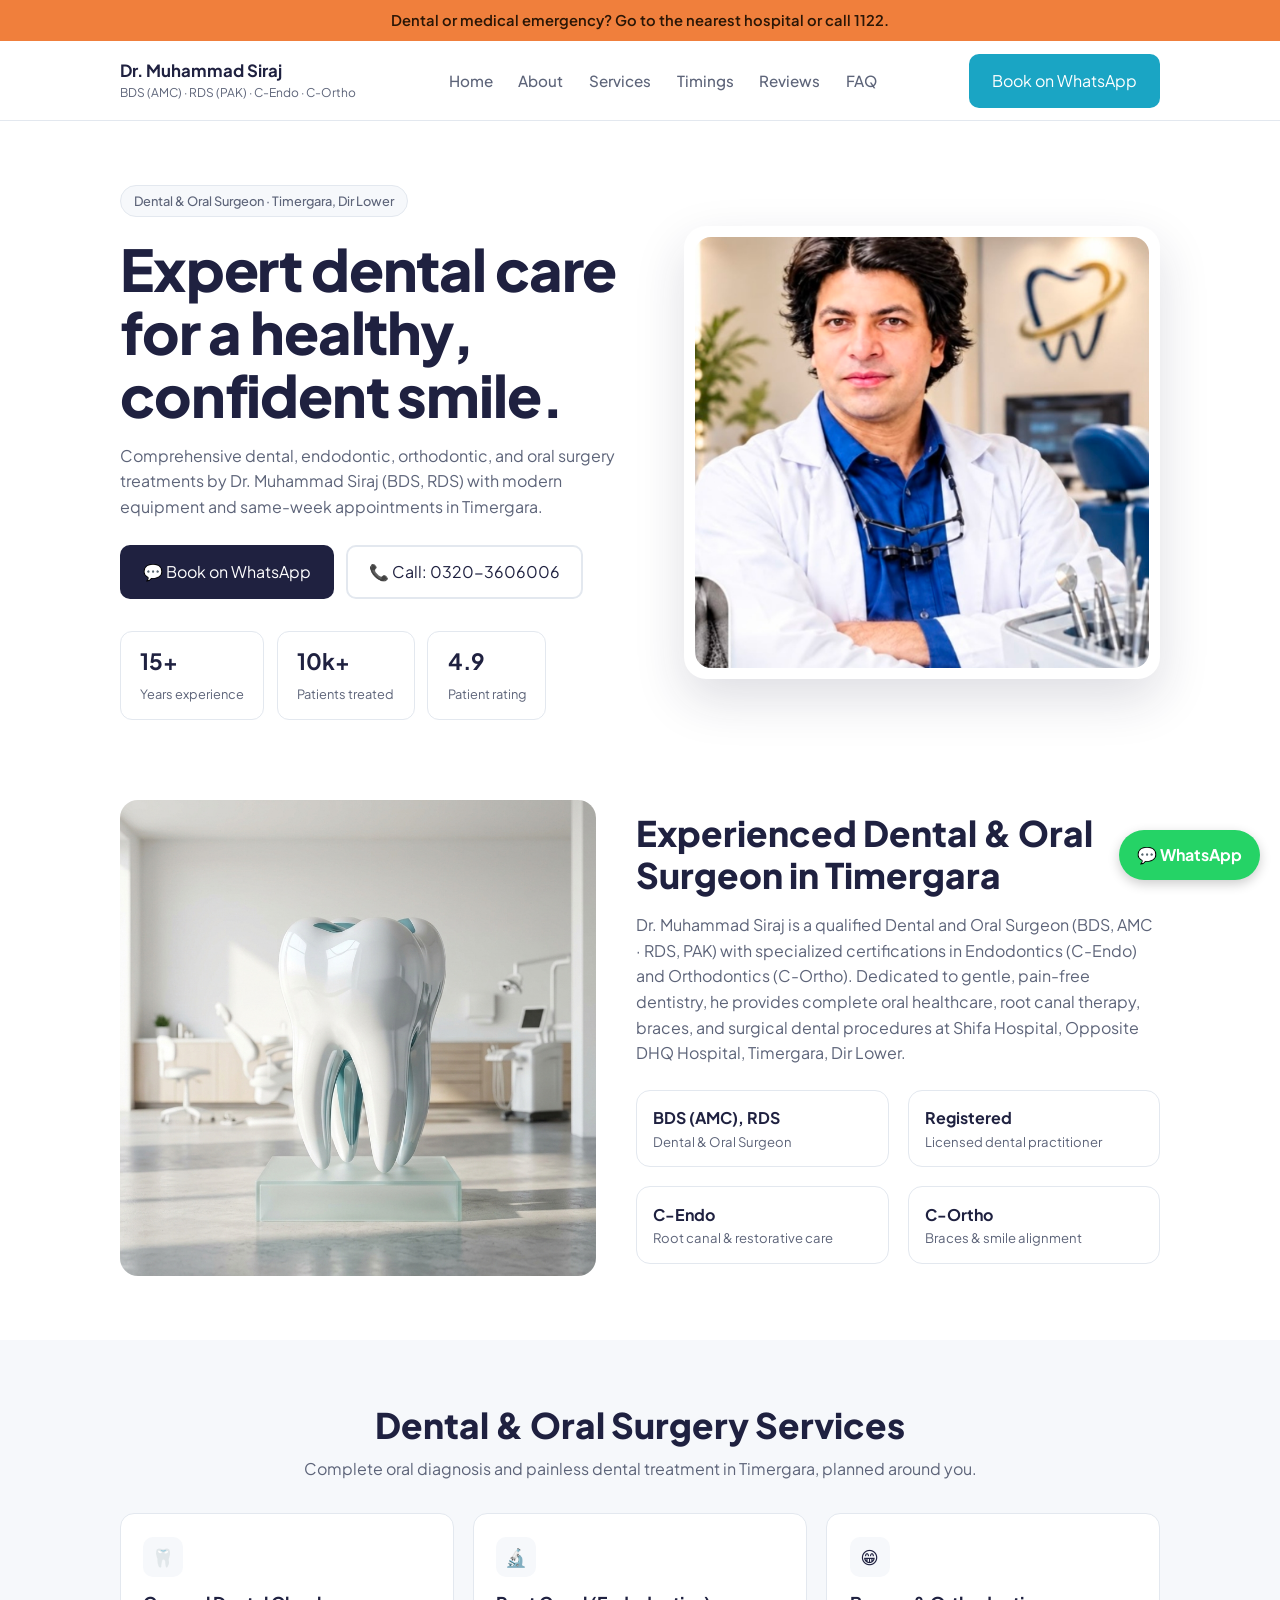
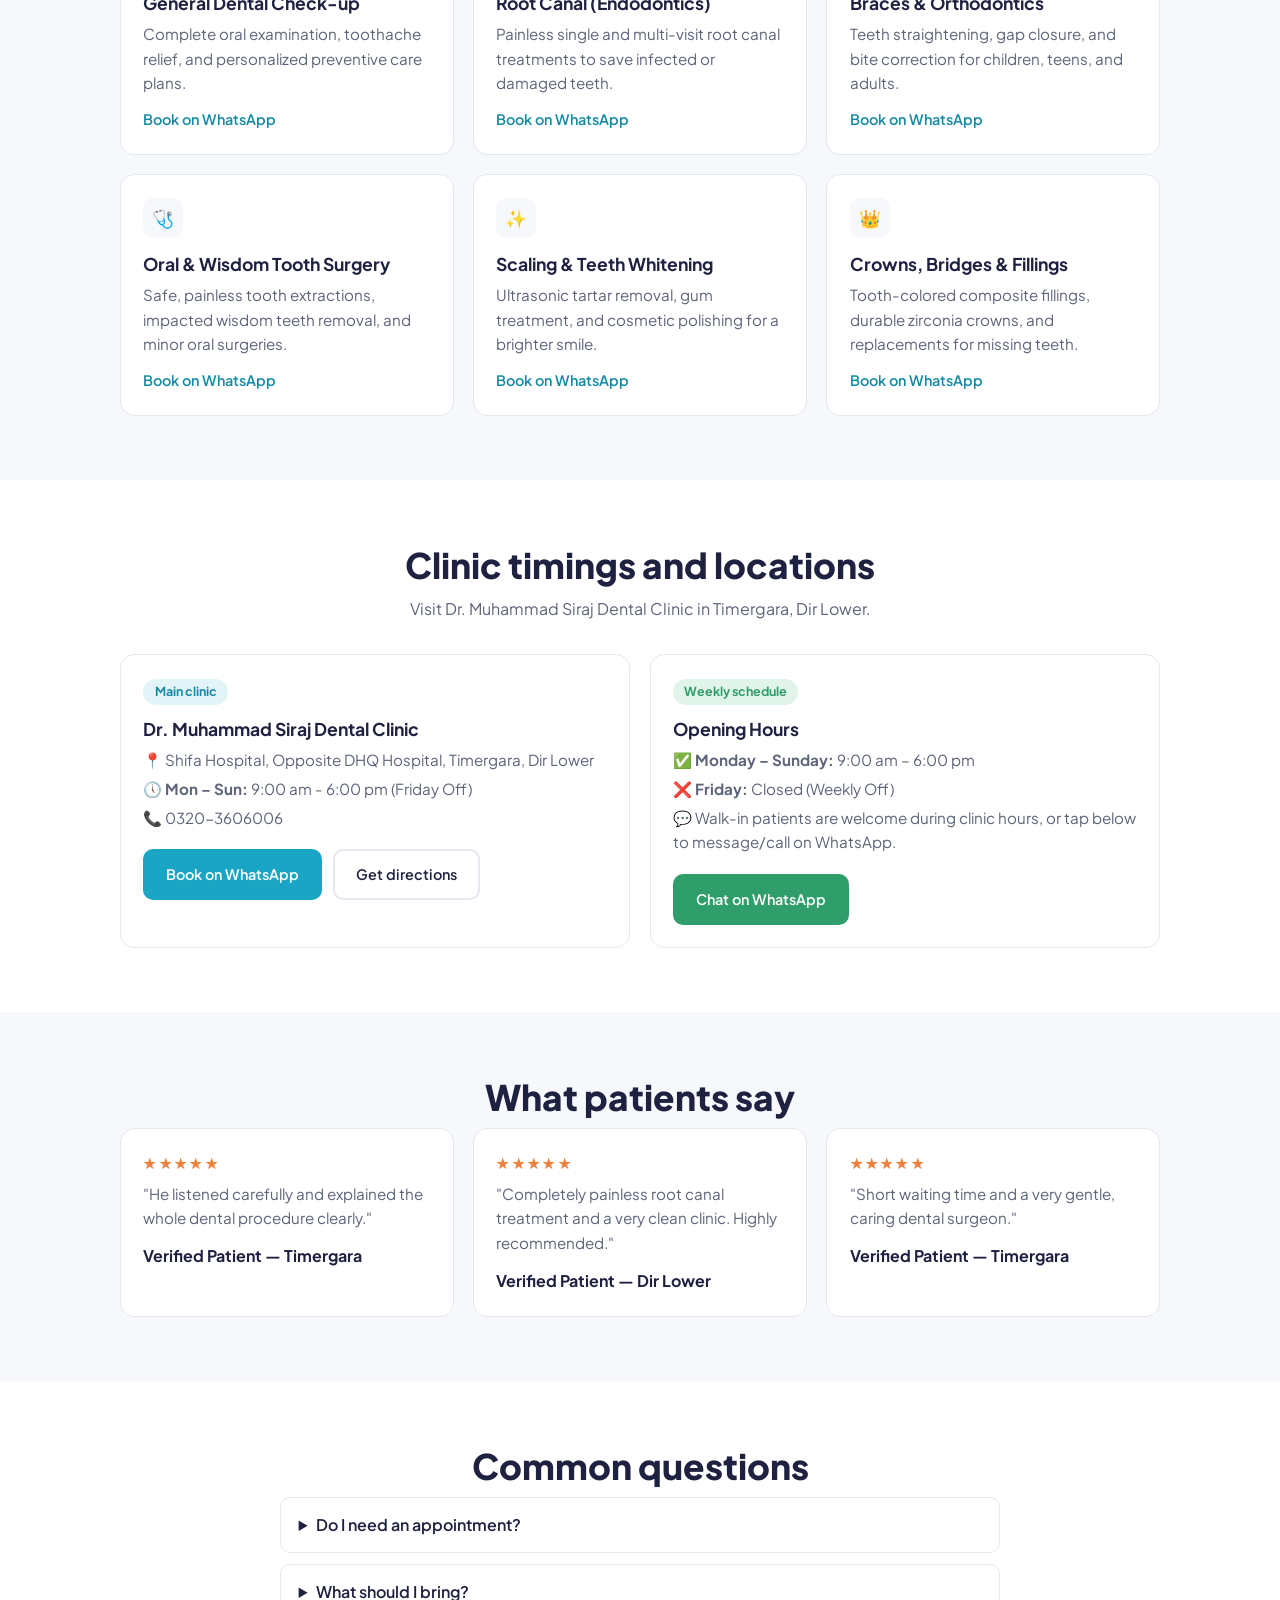
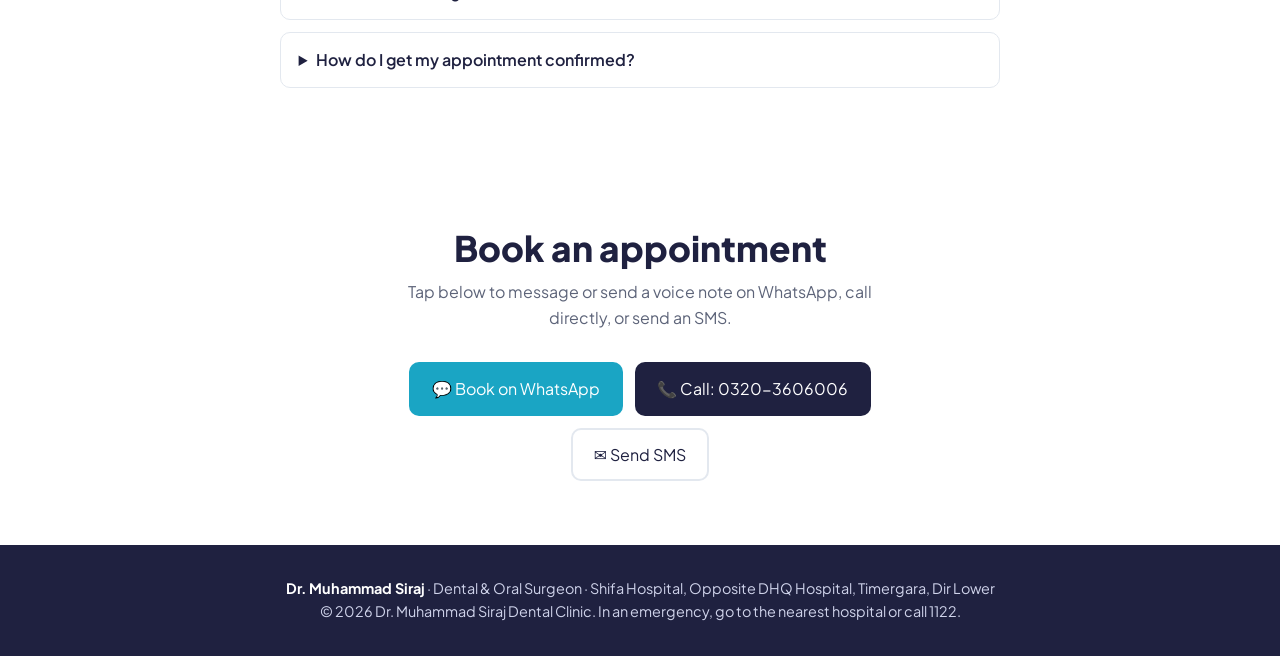
==== dr/index.html @ 3f4d488a "Add files via upload" ====
<!DOCTYPE html>
<html lang="en">
<head>
<meta charset="UTF-8">
<meta name="viewport" content="width=device-width, initial-scale=1">

<!-- PRIMARY SEO META TAGS -->
<title>Dr. Muhammad Siraj | Best Dentist &amp; Oral Surgeon in Timergara, Dir Lower</title>
<meta name="description" content="Dr. Muhammad Siraj (BDS, RDS, C-Endo, C-Ortho) — Experienced Dental &amp; Oral Surgeon at Shifa Hospital, Opposite DHQ Hospital, Timergara, Dir Lower. Painless root canal, braces, extractions &amp; scaling. Book on WhatsApp: 0320-3606006.">
<meta name="keywords" content="Dr Muhammad Siraj, Dentist in Timergara, Dental clinic Timergara, Dentist Dir Lower, Oral Surgeon Timergara, Root canal Timergara, Braces Timergara, Shifa Hospital Timergara dentist, Best dental doctor Dir Lower">
<meta name="author" content="Dr. Muhammad Siraj">
<meta name="robots" content="index, follow">
<meta name="theme-color" content="#0f766e">

<!-- LOCAL GEO SEO TAGS (TIMERGARA, DIR LOWER, KPK) -->
<meta name="geo.region" content="PK-KP">
<meta name="geo.placename" content="Timergara, Dir Lower">

<!-- OPEN GRAPH / WHATSAPP & FACEBOOK SHARE PREVIEW -->
<meta property="og:type" content="website">
<meta property="og:title" content="Dr. Muhammad Siraj | Dental &amp; Oral Surgeon in Timergara, Dir Lower">
<meta property="og:description" content="Complete dental care, painless root canal, braces &amp; oral surgery at Shifa Hospital, Opposite DHQ Hospital, Timergara. Tap to book on WhatsApp: 0320-3606006.">
<meta property="og:image" content="doctor.png.jpeg">
<meta property="og:locale" content="en_PK">

<!-- TWITTER CARD -->
<meta name="twitter:card" content="summary_large_image">
<meta name="twitter:title" content="Dr. Muhammad Siraj | Dental &amp; Oral Surgeon in Timergara">
<meta name="twitter:description" content="Painless dental &amp; oral surgery care in Timergara, Dir Lower. Book directly on WhatsApp: 0320-3606006.">
<meta name="twitter:image" content="doctor.png.jpeg">

<!-- GOOGLE STRUCTURED DATA (DENTIST & FAQ SCHEMA) -->
<script type="application/ld+json">
{
  "@context": "https://schema.org",
  "@graph": [
    {
      "@type": "Dentist",
      "@id": "#clinic",
      "name": "Dr. Muhammad Siraj Dental Clinic",
      "image": "doctor.png.jpeg",
      "description": "Dr. Muhammad Siraj (BDS, RDS, C-Endo, C-Ortho) provides painless dental check-ups, root canal treatment, braces, teeth whitening, and oral surgery at Shifa Hospital, Opposite DHQ Hospital, Timergara, Dir Lower.",
      "telephone": "+923203606006",
      "priceRange": "$$",
      "medicalSpecialty": [
        "Dentistry",
        "Endodontics",
        "Orthodontics",
        "OralSurgery"
      ],
      "address": {
        "@type": "PostalAddress",
        "streetAddress": "Shifa Hospital, Opposite DHQ Hospital",
        "addressLocality": "Timergara",
        "addressRegion": "Dir Lower, Khyber Pakhtunkhwa",
        "addressCountry": "PK"
      },
      "areaServed": [
        {
          "@type": "City",
          "name": "Timergara"
        },
        {
          "@type": "AdministrativeArea",
          "name": "Dir Lower"
        }
      ],
      "openingHoursSpecification": [
        {
          "@type": "OpeningHoursSpecification",
          "dayOfWeek": [
            "Monday",
            "Tuesday",
            "Wednesday",
            "Thursday",
            "Saturday",
            "Sunday"
          ],
          "opens": "09:00",
          "closes": "18:00"
        }
      ],
      "sameAs": [
        "https://wa.me/923203606006"
      ]
    },
    {
      "@type": "FAQPage",
      "mainEntity": [
        {
          "@type": "Question",
          "name": "Do I need an appointment at Dr. Muhammad Siraj Dental Clinic?",
          "acceptedAnswer": {
            "@type": "Answer",
            "text": "Appointments are recommended so you wait less, but walk-in patients are seen during clinic hours from Monday to Sunday, 9:00 am to 6:00 pm (Friday closed)."
          }
        },
        {
          "@type": "Question",
          "name": "What should I bring to my dental appointment?",
          "acceptedAnswer": {
            "@type": "Answer",
            "text": "Bring any previous dental X-rays, prescriptions, and a list of the medicines you currently take."
          }
        },
        {
          "@type": "Question",
          "name": "How do I get my dental appointment confirmed?",
          "acceptedAnswer": {
            "@type": "Answer",
            "text": "Tap any Book on WhatsApp button to send a text or voice message directly, or call us at 0320-3606006 to confirm your visit."
          }
        }
      ]
    }
  ]
}
</script>

<link rel="stylesheet" href="https://fonts.googleapis.com/css2?family=Plus+Jakarta+Sans:wght@400;500;600;700;800&display=swap">
<link rel="stylesheet" href="style.css">
</head>
<body>

<div class="alert">Dental or medical emergency? Go to the nearest hospital or call 1122.</div>

<header class="top">
  <div class="wrap nav">
    <a class="brand" href="#home"><b>Dr. Muhammad Siraj</b><small>BDS (AMC) · RDS (PAK) · C-Endo · C-Ortho</small></a>
    <nav aria-label="Primary Navigation">
      <a href="#home">Home</a>
      <a href="#about">About</a>
      <a href="#services">Services</a>
      <a href="#locations">Timings</a>
      <a href="#reviews">Reviews</a>
      <a href="#faq">FAQ</a>
    </nav>
    <a class="btn teal" href="https://wa.me/923203606006?text=Assalam-o-Alaikum%20Dr.%20Muhammad%20Siraj%2C%20I%20want%20to%20book%20a%20dental%20appointment." target="_blank" rel="noopener noreferrer">Book on WhatsApp</a>
  </div>
</header>

<main>

<!-- HERO -->
<section id="home" class="wrap hero">
  <div>
    <span class="pill">Dental &amp; Oral Surgeon · Timergara, Dir Lower</span>
    <h1>Expert dental care for a healthy, confident smile.</h1>
    <p class="lead">Comprehensive dental, endodontic, orthodontic, and oral surgery treatments by Dr. Muhammad Siraj (BDS, RDS) with modern equipment and same-week appointments in Timergara.</p>
    <div class="actions">
      <a class="btn dark" href="https://wa.me/923203606006?text=Assalam-o-Alaikum%20Dr.%20Muhammad%20Siraj%2C%20I%20want%20to%20book%20a%20dental%20appointment." target="_blank" rel="noopener noreferrer">💬 Book on WhatsApp</a>
      <a class="btn ghost" href="tel:+923203606006">📞 Call: 0320-3606006</a>
    </div>
    <div class="stats">
      <div><b>15+</b><span>Years experience</span></div>
      <div><b>10k+</b><span>Patients treated</span></div>
      <div><b>4.9</b><span>Patient rating</span></div>
    </div>
  </div>
  <div class="shot"><img src="doctor.png.jpeg" alt="Dr. Muhammad Siraj, Dental and Oral Surgeon at his dental clinic in Timergara, Dir Lower"></div>
</section>

<!-- ABOUT -->
<section id="about" class="wrap about">
  <img class="aboutimg" src="doctor2.jpg.jpg" alt="Modern painless dental and oral surgery care in Timergara" loading="lazy">
  <div>
    <h2>Experienced Dental &amp; Oral Surgeon in Timergara</h2>
    <p class="lead">Dr. Muhammad Siraj is a qualified Dental and Oral Surgeon (BDS, AMC · RDS, PAK) with specialized certifications in Endodontics (C-Endo) and Orthodontics (C-Ortho). Dedicated to gentle, pain-free dentistry, he provides complete oral healthcare, root canal therapy, braces, and surgical dental procedures at Shifa Hospital, Opposite DHQ Hospital, Timergara, Dir Lower.</p>
    <div class="grid two mini">
      <div class="card"><b>BDS (AMC), RDS</b><span>Dental &amp; Oral Surgeon</span></div>
      <div class="card"><b>Registered</b><span>Licensed dental practitioner</span></div>
      <div class="card"><b>C-Endo</b><span>Root canal &amp; restorative care</span></div>
      <div class="card"><b>C-Ortho</b><span>Braces &amp; smile alignment</span></div>
    </div>
  </div>
</section>

<!-- SERVICES -->
<section id="services" class="band">
  <div class="wrap">
    <h2 class="center">Dental &amp; Oral Surgery Services</h2>
    <p class="center sub">Complete oral diagnosis and painless dental treatment in Timergara, planned around you.</p>
    <div class="grid three">
      <div class="card"><span class="ico" aria-hidden="true">🦷</span><h3>General Dental Check-up</h3><p>Complete oral examination, toothache relief, and personalized preventive care plans.</p><a href="https://wa.me/923203606006?text=Assalam-o-Alaikum%20Dr.%20Muhammad%20Siraj%2C%20I%20want%20to%20book%20a%20General%20Dental%20Check-up." target="_blank" rel="noopener noreferrer">Book on WhatsApp</a></div>
      <div class="card"><span class="ico" aria-hidden="true">🔬</span><h3>Root Canal (Endodontics)</h3><p>Painless single and multi-visit root canal treatments to save infected or damaged teeth.</p><a href="https://wa.me/923203606006?text=Assalam-o-Alaikum%20Dr.%20Muhammad%20Siraj%2C%20I%20want%20to%20book%20a%20consultation%20for%20Root%20Canal%20Treatment." target="_blank" rel="noopener noreferrer">Book on WhatsApp</a></div>
      <div class="card"><span class="ico" aria-hidden="true">😁</span><h3>Braces &amp; Orthodontics</h3><p>Teeth straightening, gap closure, and bite correction for children, teens, and adults.</p><a href="https://wa.me/923203606006?text=Assalam-o-Alaikum%20Dr.%20Muhammad%20Siraj%2C%20I%20want%20to%20book%20a%20consultation%20for%20Braces%20%2F%20Orthodontics." target="_blank" rel="noopener noreferrer">Book on WhatsApp</a></div>
      <div class="card"><span class="ico" aria-hidden="true">🩺</span><h3>Oral &amp; Wisdom Tooth Surgery</h3><p>Safe, painless tooth extractions, impacted wisdom teeth removal, and minor oral surgeries.</p><a href="https://wa.me/923203606006?text=Assalam-o-Alaikum%20Dr.%20Muhammad%20Siraj%2C%20I%20want%20to%20book%20a%20consultation%20for%20Tooth%20Extraction%20%2F%20Oral%20Surgery." target="_blank" rel="noopener noreferrer">Book on WhatsApp</a></div>
      <div class="card"><span class="ico" aria-hidden="true">✨</span><h3>Scaling &amp; Teeth Whitening</h3><p>Ultrasonic tartar removal, gum treatment, and cosmetic polishing for a brighter smile.</p><a href="https://wa.me/923203606006?text=Assalam-o-Alaikum%20Dr.%20Muhammad%20Siraj%2C%20I%20want%20to%20book%20Scaling%20%2F%20Teeth%20Whitening." target="_blank" rel="noopener noreferrer">Book on WhatsApp</a></div>
      <div class="card"><span class="ico" aria-hidden="true">👑</span><h3>Crowns, Bridges &amp; Fillings</h3><p>Tooth-colored composite fillings, durable zirconia crowns, and replacements for missing teeth.</p><a href="https://wa.me/923203606006?text=Assalam-o-Alaikum%20Dr.%20Muhammad%20Siraj%2C%20I%20want%20to%20book%20a%20consultation%20for%20Crowns%2C%20Bridges%20or%20Fillings." target="_blank" rel="noopener noreferrer">Book on WhatsApp</a></div>
    </div>
  </div>
</section>

<!-- LOCATIONS -->
<section id="locations" class="wrap">
  <h2 class="center">Clinic timings and locations</h2>
  <p class="center sub">Visit Dr. Muhammad Siraj Dental Clinic in Timergara, Dir Lower.</p>
  <div class="grid two">
    <div class="card loc">
      <span class="tag">Main clinic</span>
      <h3>Dr. Muhammad Siraj Dental Clinic</h3>
      <p>📍 Shifa Hospital, Opposite DHQ Hospital, Timergara, Dir Lower</p>
      <p>🕔 <b>Mon – Sun:</b> 9:00 am - 6:00 pm (Friday Off)</p>
      <p>📞 0320-3606006</p>
      <a class="btn teal" href="https://wa.me/923203606006?text=Assalam-o-Alaikum%20Dr.%20Muhammad%20Siraj%2C%20I%20want%20to%20book%20a%20dental%20appointment." target="_blank" rel="noopener noreferrer">Book on WhatsApp</a>
      <a class="btn ghost" href="https://www.google.com/maps/search/DHQ+Hospital+Timergara+Dir+Lower" target="_blank" rel="noopener noreferrer">Get directions</a>
    </div>

    <div class="card loc">
      <span class="tag green">Weekly schedule</span>
      <h3>Opening Hours</h3>
      <p>✅ <b>Monday – Sunday:</b> 9:00 am – 6:00 pm</p>
      <p>❌ <b>Friday:</b> Closed (Weekly Off)</p>
      <p>💬 Walk-in patients are welcome during clinic hours, or tap below to message/call on WhatsApp.</p>
      <a class="btn green" href="https://wa.me/923203606006?text=Assalam-o-Alaikum%20Dr.%20Muhammad%20Siraj%2C%20I%20want%20to%20book%20a%20dental%20appointment." target="_blank" rel="noopener noreferrer">Chat on WhatsApp</a>
    </div>
  </div>
</section>

<!-- REVIEWS -->
<section id="reviews" class="band">
  <div class="wrap">
    <h2 class="center">What patients say</h2>
    <div class="grid three">
      <div class="card"><p class="stars" aria-label="5 out of 5 stars">★★★★★</p><p>"He listened carefully and explained the whole dental procedure clearly."</p><b>Verified Patient — Timergara</b></div>
      <div class="card"><p class="stars" aria-label="5 out of 5 stars">★★★★★</p><p>"Completely painless root canal treatment and a very clean clinic. Highly recommended."</p><b>Verified Patient — Dir Lower</b></div>
      <div class="card"><p class="stars" aria-label="5 out of 5 stars">★★★★★</p><p>"Short waiting time and a very gentle, caring dental surgeon."</p><b>Verified Patient — Timergara</b></div>
    </div>
  </div>
</section>

<!-- FAQ -->
<section id="faq" class="wrap faq">
  <h2 class="center">Common questions</h2>
  <details><summary>Do I need an appointment?</summary><p>Appointments are recommended so you wait less, but walk-in patients are seen during clinic hours (Monday to Sunday, 9:00 am – 6:00 pm; Friday closed).</p></details>
  <details><summary>What should I bring?</summary><p>Bring any previous dental X-rays, prescriptions, and a list of the medicines you currently take.</p></details>
  <details><summary>How do I get my appointment confirmed?</summary><p>Tap any "Book on WhatsApp" button to send a text or voice message directly, or call us at 0320-3606006 to confirm your visit.</p></details>
</section>

<!-- DIRECT BOOKING -->
<section id="book" class="wrap book">
  <h2 class="center">Book an appointment</h2>
  <p class="center sub">Tap below to message or send a voice note on WhatsApp, call directly, or send an SMS.</p>
  <div class="actions" style="justify-content: center; flex-wrap: wrap; gap: 12px; margin-top: 20px;">
    <a class="btn teal" href="https://wa.me/923203606006?text=Assalam-o-Alaikum%20Dr.%20Muhammad%20Siraj%2C%20I%20want%20to%20book%20a%20dental%20appointment." target="_blank" rel="noopener noreferrer">💬 Book on WhatsApp</a>
    <a class="btn dark" href="tel:+923203606006">📞 Call: 0320-3606006</a>
    <a class="btn ghost" href="sms:+923203606006?body=Assalam-o-Alaikum%20Dr.%20Muhammad%20Siraj%2C%20I%20want%20to%20book%20a%20dental%20appointment.">✉️ Send SMS</a>
  </div>
</section>

</main>

<footer>
  <div class="wrap">
    <p><b>Dr. Muhammad Siraj</b> · Dental &amp; Oral Surgeon · Shifa Hospital, Opposite DHQ Hospital, Timergara, Dir Lower</p>
    <p>© 2026 Dr. Muhammad Siraj Dental Clinic. In an emergency, go to the nearest hospital or call 1122.</p>
  </div>
</footer>

<!-- FLOATING WHATSAPP BUTTON -->
<a href="https://wa.me/923203606006?text=Assalam-o-Alaikum%20Dr.%20Muhammad%20Siraj%2C%20I%20want%20to%20book%20a%20dental%20appointment."
   target="_blank"
   rel="noopener noreferrer"
   aria-label="Book on WhatsApp"
   style="position:fixed; bottom:20px; right:20px; background:#25D366; color:#fff; padding:12px 18px; border-radius:50px; font-weight:700; text-decoration:none; box-shadow:0 4px 12px rgba(0,0,0,0.2); z-index:999; display:flex; align-items:center; gap:8px;">
  💬 WhatsApp
</a>

</body>
</html>
---- dr/style.css ----
:root{
  --navy:#1f2140;
  --teal:#1aa5c4;
  --teal-dark:#148aa5;
  --green:#2f9e6b;
  --orange:#f07f3c;
  --bg:#f6f8fb;
  --line:#e3e8ef;
  --muted:#5d6479;
}
*{box-sizing:border-box;margin:0;padding:0}
html{scroll-behavior:smooth;scroll-padding-top:80px}
body{font-family:"Plus Jakarta Sans","Segoe UI",system-ui,sans-serif;color:var(--navy);background:#fff;line-height:1.6;font-size:16px}
a{color:var(--teal-dark)}
img{max-width:100%;display:block}
.wrap{max-width:1080px;margin:0 auto;padding:4rem 1.25rem}
.center{text-align:center}
h1{font-size:clamp(2.2rem,6vw,3.6rem);line-height:1.1;font-weight:800;letter-spacing:-.02em}
h2{font-size:clamp(1.6rem,4vw,2.2rem);line-height:1.2;font-weight:800;margin-bottom:.6rem}
h3{font-size:1.1rem;margin-bottom:.3rem}
.lead{color:var(--muted);margin-top:1rem;max-width:52ch}
.sub{color:var(--muted);margin-bottom:2rem}
:focus-visible{outline:3px solid var(--teal);outline-offset:3px}

.alert{background:var(--orange);color:#2a1606;text-align:center;padding:.55rem 1rem;font-weight:600;font-size:.92rem}

.top{position:sticky;top:0;z-index:10;background:#fff;border-bottom:1px solid var(--line)}
.nav{display:flex;align-items:center;justify-content:space-between;gap:1rem;padding-top:.8rem;padding-bottom:.8rem}
.brand{text-decoration:none;color:var(--navy);line-height:1.2}
.brand b{display:block;font-size:1.05rem}
.brand small{color:var(--muted);font-size:.75rem}
.nav nav{display:flex;gap:1.6rem}
.nav nav a{text-decoration:none;color:var(--muted);font-weight:500;font-size:.95rem}
.nav nav a:hover{color:var(--navy)}

.btn{display:inline-block;padding:.75rem 1.3rem;border-radius:10px;font:700 .95rem inherit;font-family:inherit;text-decoration:none;border:2px solid transparent;cursor:pointer}
.btn.teal{background:var(--teal);color:#fff}
.btn.teal:hover{background:var(--teal-dark)}
.btn.dark{background:var(--navy);color:#fff}
.btn.dark:hover{background:#34376a}
.btn.green{background:var(--green);color:#fff}
.btn.ghost{background:#fff;color:var(--navy);border-color:var(--line)}
.btn.ghost:hover{background:var(--bg)}

.hero{display:grid;gap:2.5rem;align-items:center}
.pill{display:inline-block;background:var(--bg);border:1px solid var(--line);color:var(--muted);padding:.3rem .8rem;border-radius:99px;font-size:.8rem;font-weight:500;margin-bottom:1.2rem}
.actions{display:flex;flex-wrap:wrap;gap:.8rem;margin-top:1.6rem}
.stats{display:flex;flex-wrap:wrap;gap:.8rem;margin-top:2rem}
.stats div{background:#fff;border:1px solid var(--line);border-radius:12px;padding:.8rem 1.2rem;min-width:110px}
.stats b{display:block;font-size:1.4rem}
.stats span{font-size:.8rem;color:var(--muted)}
.shot{background:#fff;padding:.7rem;border-radius:22px;box-shadow:0 20px 50px rgba(31,33,64,.15)}
.shot img{width:100%;aspect-ratio:1/.95;object-fit:cover;border-radius:16px}

.about{display:grid;gap:2.5rem;align-items:center;padding-top:1rem}
.aboutimg{width:100%;aspect-ratio:1;object-fit:cover;border-radius:18px}
.mini{margin-top:1.5rem}
.mini .card{padding:.9rem 1rem}
.mini b,.mini span{display:block}
.mini span{font-size:.82rem;color:var(--muted)}

.band{background:var(--bg)}
.grid{display:grid;gap:1.2rem}
.card{background:#fff;border:1px solid var(--line);border-radius:14px;padding:1.4rem}
.card p{color:var(--muted);font-size:.95rem}
.card>a{display:inline-block;margin-top:.8rem;font-size:.9rem;font-weight:600;text-decoration:none}
.ico{display:grid;place-items:center;width:40px;height:40px;border-radius:10px;background:var(--bg);margin-bottom:.8rem;font-size:1.1rem}
.stars{color:var(--orange)!important;letter-spacing:.15em;margin-bottom:.4rem}
#reviews .card b{display:block;margin-top:.8rem}

.loc .tag{display:inline-block;background:#e3f4f8;color:var(--teal-dark);padding:.2rem .7rem;border-radius:99px;font-size:.78rem;font-weight:700;margin-bottom:.6rem}
.loc .tag.green{background:#e1f4ea;color:var(--green)}
.loc p{margin:.3rem 0}
.loc .btn{margin:.9rem .5rem 0 0}

.faq{max-width:760px}
details{background:#fff;border:1px solid var(--line);border-radius:10px;padding:.9rem 1.1rem;margin-bottom:.7rem}
summary{cursor:pointer;font-weight:600}
details p{margin-top:.6rem;color:var(--muted)}

.book{max-width:560px}
form{display:grid;gap:1rem}
label{display:grid;gap:.3rem;font-size:.9rem;color:var(--muted);font-weight:500}
input,select,textarea{font:inherit;color:var(--navy);padding:.7rem .8rem;border:1px solid var(--line);border-radius:10px;background:#fff;width:100%}
input:focus-visible,select:focus-visible,textarea:focus-visible{outline:none;border-color:var(--navy);box-shadow:0 0 0 3px rgba(26,165,196,.25)}
#note{margin-top:1rem;font-weight:600}

footer{background:var(--navy);color:#cfd3ea;text-align:center;font-size:.9rem}
footer .wrap{padding:2rem 1.25rem}
footer b{color:#fff}

@media(min-width:800px){
  .hero{grid-template-columns:1.1fr 1fr}
  .about{grid-template-columns:1fr 1.1fr}
  .two{grid-template-columns:repeat(2,1fr)}
  .three{grid-template-columns:repeat(3,1fr)}
}
@media(max-width:799px){.nav nav{display:none}}
@media(prefers-reduced-motion:reduce){html{scroll-behavior:auto}}
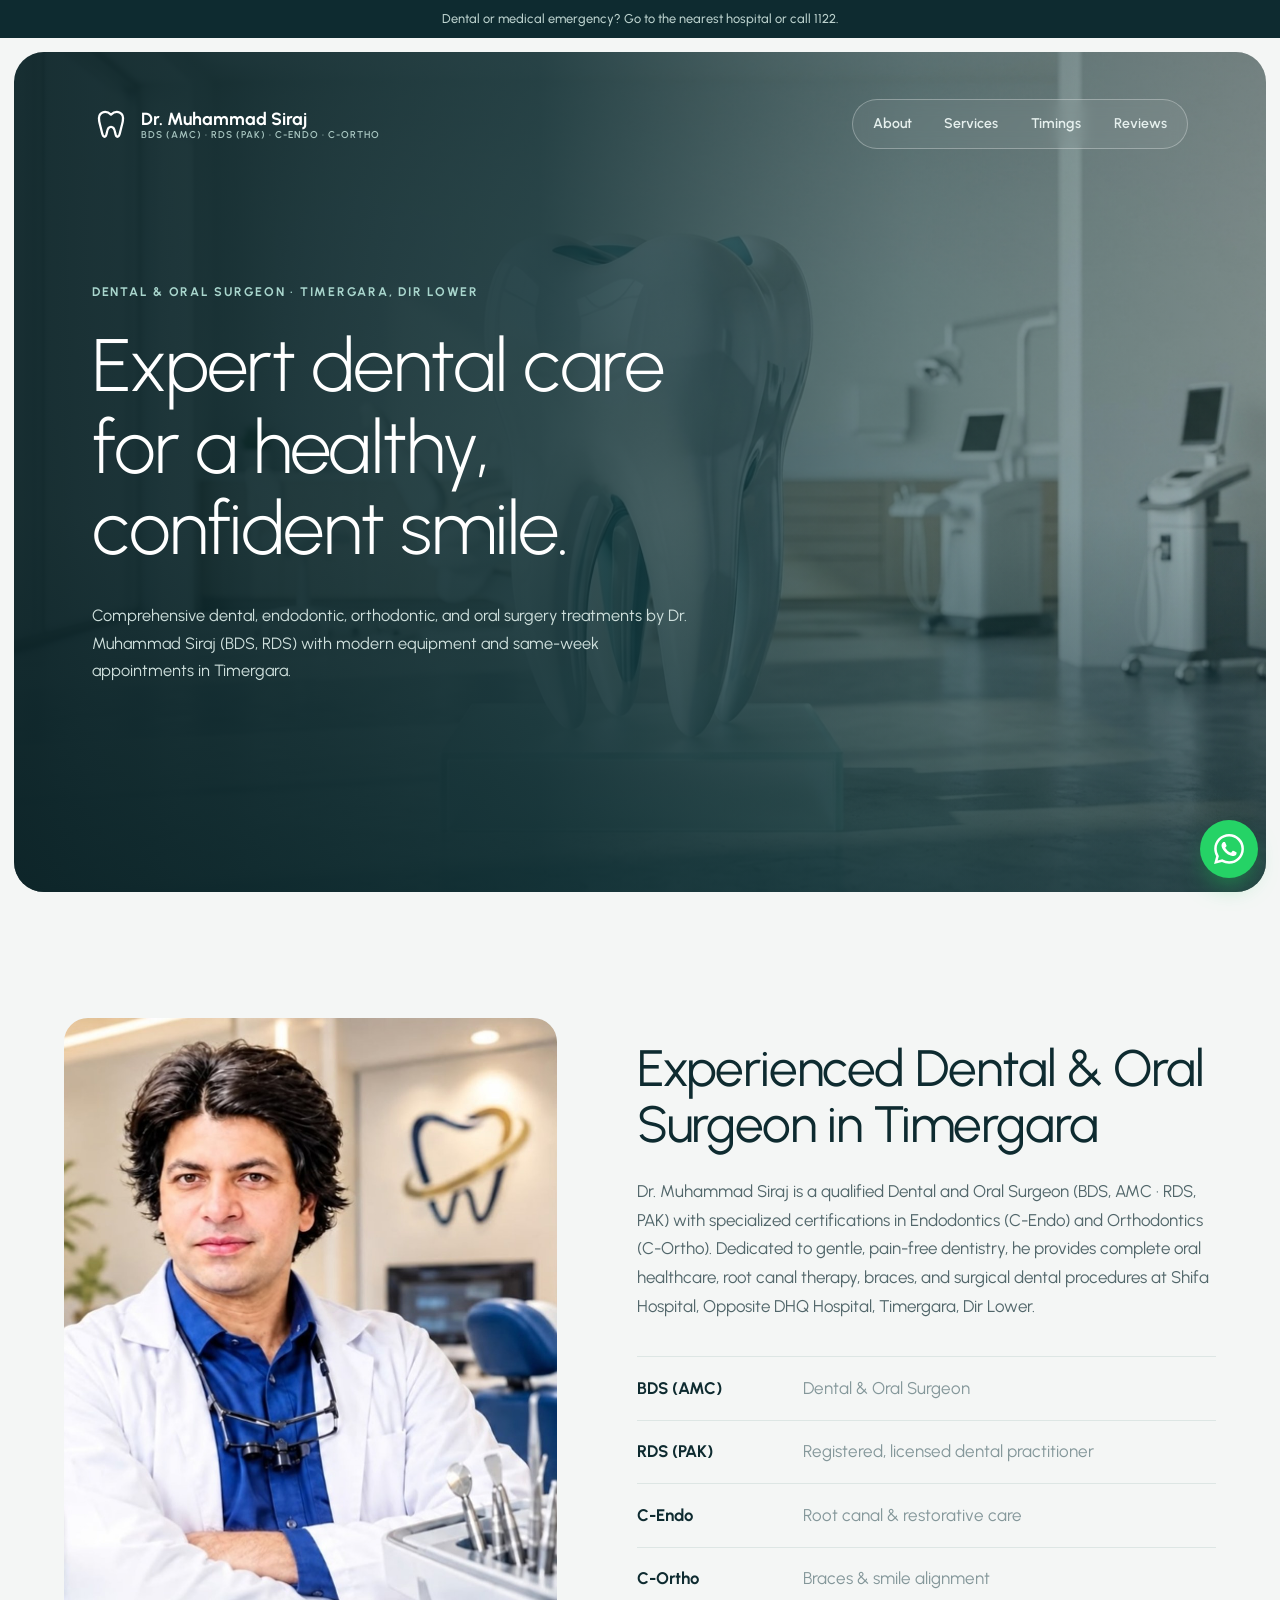
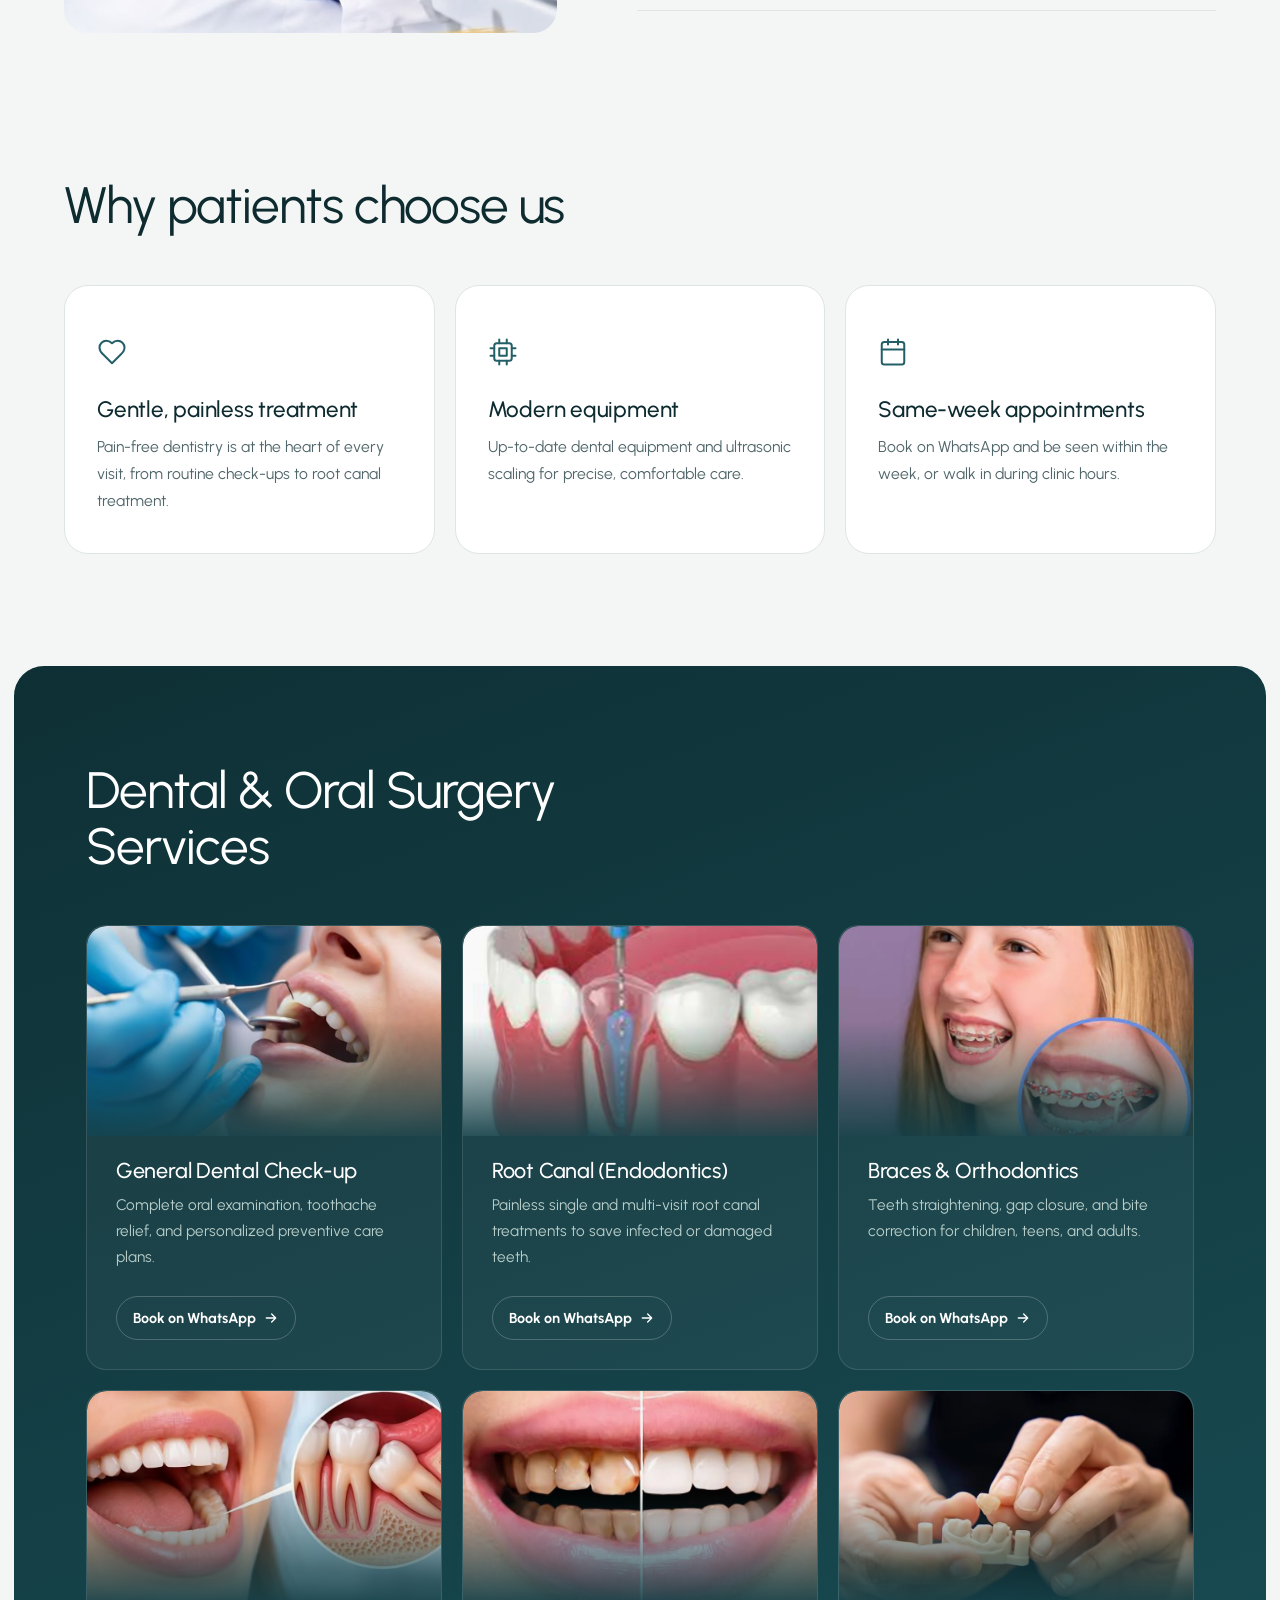
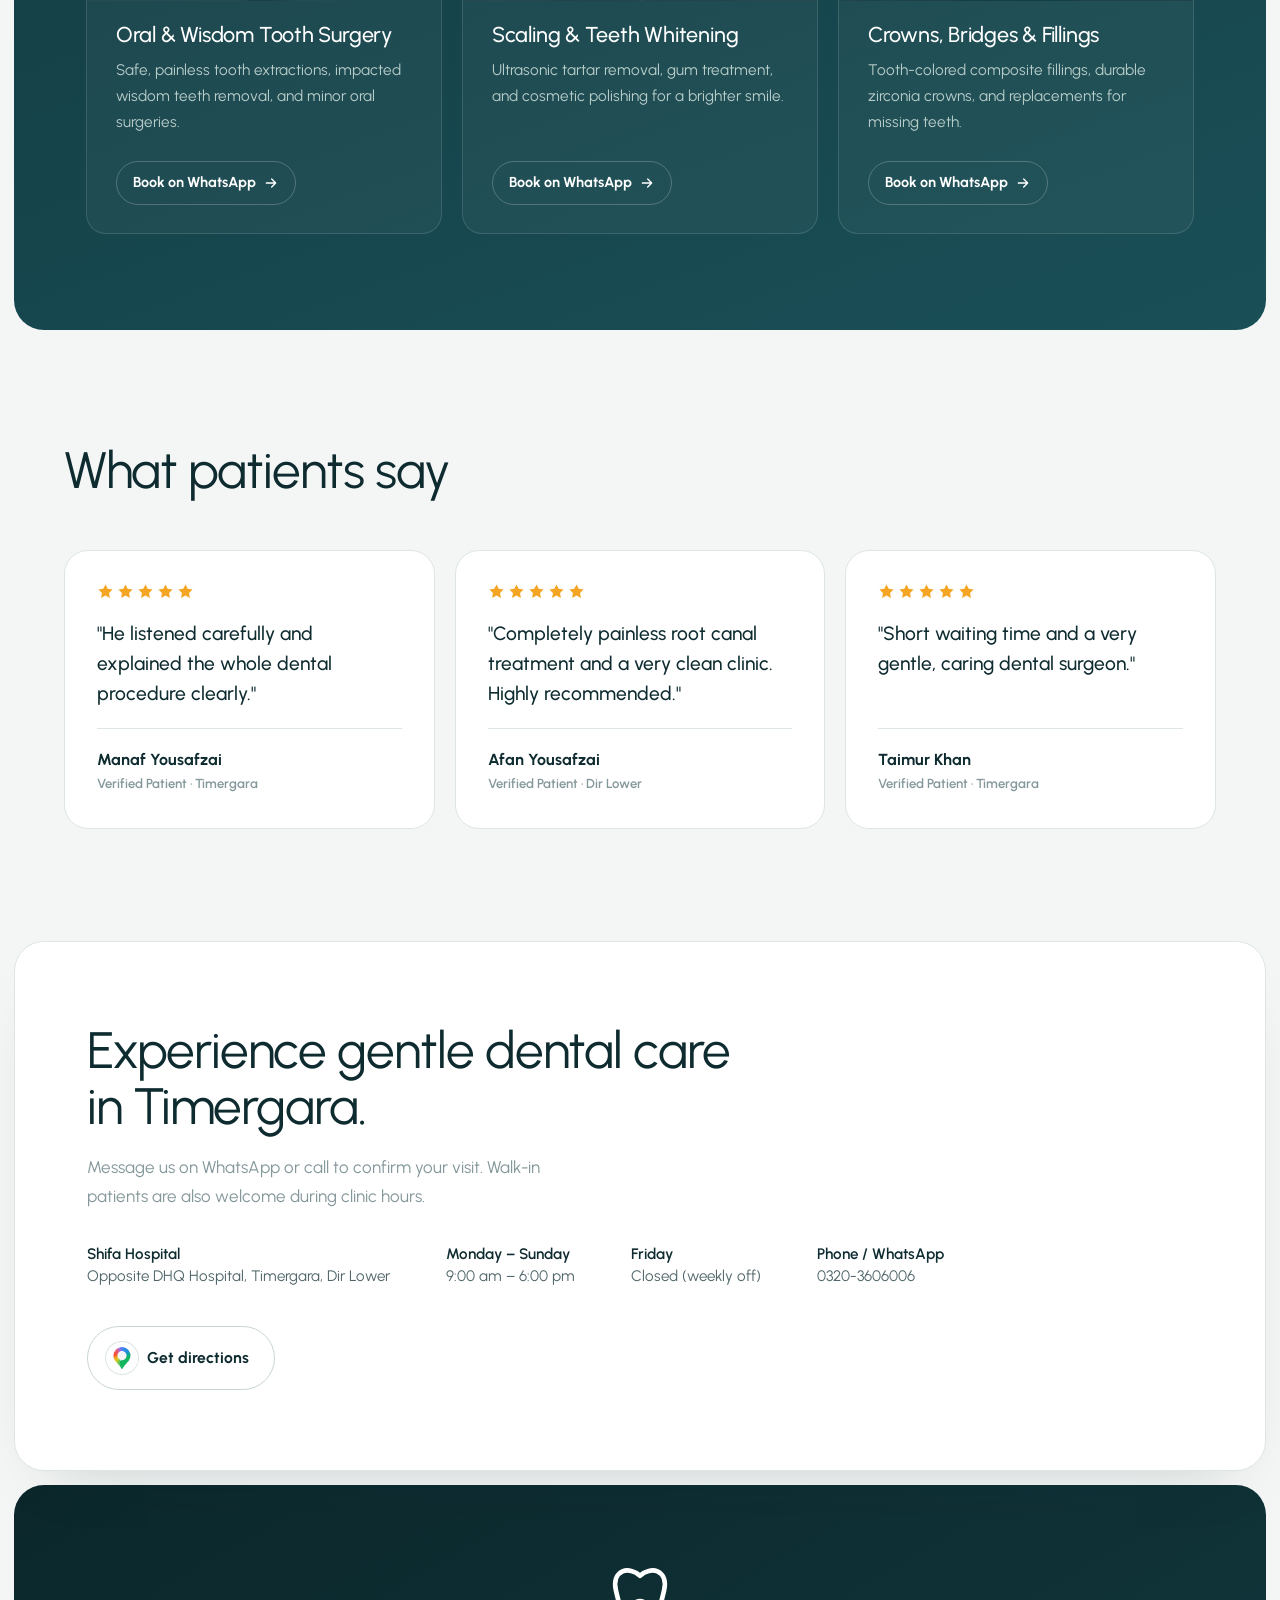
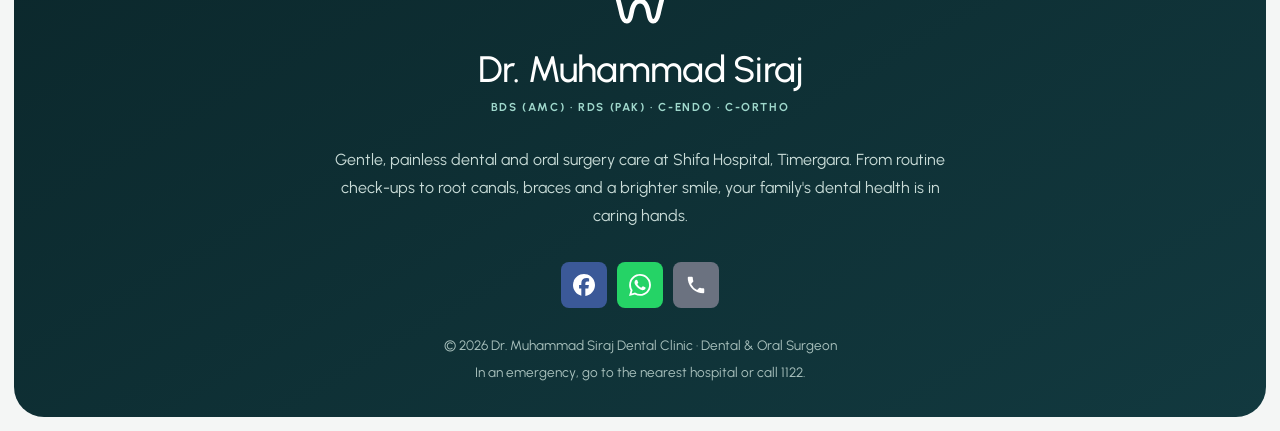
==== commit af7082d2: "Add files via upload" ====
--- a/dr/index.html
+++ b/dr/index.html
@@ -1,270 +1,325 @@
-<!DOCTYPE html>
-<html lang="en">
-<head>
-<meta charset="UTF-8">
-<meta name="viewport" content="width=device-width, initial-scale=1">
-
-<!-- PRIMARY SEO META TAGS -->
-<title>Dr. Muhammad Siraj | Best Dentist &amp; Oral Surgeon in Timergara, Dir Lower</title>
-<meta name="description" content="Dr. Muhammad Siraj (BDS, RDS, C-Endo, C-Ortho) — Experienced Dental &amp; Oral Surgeon at Shifa Hospital, Opposite DHQ Hospital, Timergara, Dir Lower. Painless root canal, braces, extractions &amp; scaling. Book on WhatsApp: 0320-3606006.">
-<meta name="keywords" content="Dr Muhammad Siraj, Dentist in Timergara, Dental clinic Timergara, Dentist Dir Lower, Oral Surgeon Timergara, Root canal Timergara, Braces Timergara, Shifa Hospital Timergara dentist, Best dental doctor Dir Lower">
-<meta name="author" content="Dr. Muhammad Siraj">
-<meta name="robots" content="index, follow">
-<meta name="theme-color" content="#0f766e">
-
-<!-- LOCAL GEO SEO TAGS (TIMERGARA, DIR LOWER, KPK) -->
-<meta name="geo.region" content="PK-KP">
-<meta name="geo.placename" content="Timergara, Dir Lower">
-
-<!-- OPEN GRAPH / WHATSAPP & FACEBOOK SHARE PREVIEW -->
-<meta property="og:type" content="website">
-<meta property="og:title" content="Dr. Muhammad Siraj | Dental &amp; Oral Surgeon in Timergara, Dir Lower">
-<meta property="og:description" content="Complete dental care, painless root canal, braces &amp; oral surgery at Shifa Hospital, Opposite DHQ Hospital, Timergara. Tap to book on WhatsApp: 0320-3606006.">
-<meta property="og:image" content="doctor.png.jpeg">
-<meta property="og:locale" content="en_PK">
-
-<!-- TWITTER CARD -->
-<meta name="twitter:card" content="summary_large_image">
-<meta name="twitter:title" content="Dr. Muhammad Siraj | Dental &amp; Oral Surgeon in Timergara">
-<meta name="twitter:description" content="Painless dental &amp; oral surgery care in Timergara, Dir Lower. Book directly on WhatsApp: 0320-3606006.">
-<meta name="twitter:image" content="doctor.png.jpeg">
-
-<!-- GOOGLE STRUCTURED DATA (DENTIST & FAQ SCHEMA) -->
-<script type="application/ld+json">
-{
-  "@context": "https://schema.org",
-  "@graph": [
-    {
-      "@type": "Dentist",
-      "@id": "#clinic",
-      "name": "Dr. Muhammad Siraj Dental Clinic",
-      "image": "doctor.png.jpeg",
-      "description": "Dr. Muhammad Siraj (BDS, RDS, C-Endo, C-Ortho) provides painless dental check-ups, root canal treatment, braces, teeth whitening, and oral surgery at Shifa Hospital, Opposite DHQ Hospital, Timergara, Dir Lower.",
-      "telephone": "+923203606006",
-      "priceRange": "$$",
-      "medicalSpecialty": [
-        "Dentistry",
-        "Endodontics",
-        "Orthodontics",
-        "OralSurgery"
-      ],
-      "address": {
-        "@type": "PostalAddress",
-        "streetAddress": "Shifa Hospital, Opposite DHQ Hospital",
-        "addressLocality": "Timergara",
-        "addressRegion": "Dir Lower, Khyber Pakhtunkhwa",
-        "addressCountry": "PK"
-      },
-      "areaServed": [
-        {
-          "@type": "City",
-          "name": "Timergara"
-        },
-        {
-          "@type": "AdministrativeArea",
-          "name": "Dir Lower"
-        }
-      ],
-      "openingHoursSpecification": [
-        {
-          "@type": "OpeningHoursSpecification",
-          "dayOfWeek": [
-            "Monday",
-            "Tuesday",
-            "Wednesday",
-            "Thursday",
-            "Saturday",
-            "Sunday"
-          ],
-          "opens": "09:00",
-          "closes": "18:00"
-        }
-      ],
-      "sameAs": [
-        "https://wa.me/923203606006"
-      ]
-    },
-    {
-      "@type": "FAQPage",
-      "mainEntity": [
-        {
-          "@type": "Question",
-          "name": "Do I need an appointment at Dr. Muhammad Siraj Dental Clinic?",
-          "acceptedAnswer": {
-            "@type": "Answer",
-            "text": "Appointments are recommended so you wait less, but walk-in patients are seen during clinic hours from Monday to Sunday, 9:00 am to 6:00 pm (Friday closed)."
-          }
-        },
-        {
-          "@type": "Question",
-          "name": "What should I bring to my dental appointment?",
-          "acceptedAnswer": {
-            "@type": "Answer",
-            "text": "Bring any previous dental X-rays, prescriptions, and a list of the medicines you currently take."
-          }
-        },
-        {
-          "@type": "Question",
-          "name": "How do I get my dental appointment confirmed?",
-          "acceptedAnswer": {
-            "@type": "Answer",
-            "text": "Tap any Book on WhatsApp button to send a text or voice message directly, or call us at 0320-3606006 to confirm your visit."
-          }
-        }
-      ]
-    }
-  ]
-}
-</script>
-
-<link rel="stylesheet" href="https://fonts.googleapis.com/css2?family=Plus+Jakarta+Sans:wght@400;500;600;700;800&display=swap">
-<link rel="stylesheet" href="style.css">
-</head>
-<body>
-
-<div class="alert">Dental or medical emergency? Go to the nearest hospital or call 1122.</div>
-
-<header class="top">
-  <div class="wrap nav">
-    <a class="brand" href="#home"><b>Dr. Muhammad Siraj</b><small>BDS (AMC) · RDS (PAK) · C-Endo · C-Ortho</small></a>
-    <nav aria-label="Primary Navigation">
-      <a href="#home">Home</a>
-      <a href="#about">About</a>
-      <a href="#services">Services</a>
-      <a href="#locations">Timings</a>
-      <a href="#reviews">Reviews</a>
-      <a href="#faq">FAQ</a>
-    </nav>
-    <a class="btn teal" href="https://wa.me/923203606006?text=Assalam-o-Alaikum%20Dr.%20Muhammad%20Siraj%2C%20I%20want%20to%20book%20a%20dental%20appointment." target="_blank" rel="noopener noreferrer">Book on WhatsApp</a>
-  </div>
-</header>
-
-<main>
-
-<!-- HERO -->
-<section id="home" class="wrap hero">
-  <div>
-    <span class="pill">Dental &amp; Oral Surgeon · Timergara, Dir Lower</span>
-    <h1>Expert dental care for a healthy, confident smile.</h1>
-    <p class="lead">Comprehensive dental, endodontic, orthodontic, and oral surgery treatments by Dr. Muhammad Siraj (BDS, RDS) with modern equipment and same-week appointments in Timergara.</p>
-    <div class="actions">
-      <a class="btn dark" href="https://wa.me/923203606006?text=Assalam-o-Alaikum%20Dr.%20Muhammad%20Siraj%2C%20I%20want%20to%20book%20a%20dental%20appointment." target="_blank" rel="noopener noreferrer">💬 Book on WhatsApp</a>
-      <a class="btn ghost" href="tel:+923203606006">📞 Call: 0320-3606006</a>
-    </div>
-    <div class="stats">
-      <div><b>15+</b><span>Years experience</span></div>
-      <div><b>10k+</b><span>Patients treated</span></div>
-      <div><b>4.9</b><span>Patient rating</span></div>
-    </div>
-  </div>
-  <div class="shot"><img src="doctor.png.jpeg" alt="Dr. Muhammad Siraj, Dental and Oral Surgeon at his dental clinic in Timergara, Dir Lower"></div>
-</section>
-
-<!-- ABOUT -->
-<section id="about" class="wrap about">
-  <img class="aboutimg" src="doctor2.jpg.jpg" alt="Modern painless dental and oral surgery care in Timergara" loading="lazy">
-  <div>
-    <h2>Experienced Dental &amp; Oral Surgeon in Timergara</h2>
-    <p class="lead">Dr. Muhammad Siraj is a qualified Dental and Oral Surgeon (BDS, AMC · RDS, PAK) with specialized certifications in Endodontics (C-Endo) and Orthodontics (C-Ortho). Dedicated to gentle, pain-free dentistry, he provides complete oral healthcare, root canal therapy, braces, and surgical dental procedures at Shifa Hospital, Opposite DHQ Hospital, Timergara, Dir Lower.</p>
-    <div class="grid two mini">
-      <div class="card"><b>BDS (AMC), RDS</b><span>Dental &amp; Oral Surgeon</span></div>
-      <div class="card"><b>Registered</b><span>Licensed dental practitioner</span></div>
-      <div class="card"><b>C-Endo</b><span>Root canal &amp; restorative care</span></div>
-      <div class="card"><b>C-Ortho</b><span>Braces &amp; smile alignment</span></div>
-    </div>
-  </div>
-</section>
-
-<!-- SERVICES -->
-<section id="services" class="band">
-  <div class="wrap">
-    <h2 class="center">Dental &amp; Oral Surgery Services</h2>
-    <p class="center sub">Complete oral diagnosis and painless dental treatment in Timergara, planned around you.</p>
-    <div class="grid three">
-      <div class="card"><span class="ico" aria-hidden="true">🦷</span><h3>General Dental Check-up</h3><p>Complete oral examination, toothache relief, and personalized preventive care plans.</p><a href="https://wa.me/923203606006?text=Assalam-o-Alaikum%20Dr.%20Muhammad%20Siraj%2C%20I%20want%20to%20book%20a%20General%20Dental%20Check-up." target="_blank" rel="noopener noreferrer">Book on WhatsApp</a></div>
-      <div class="card"><span class="ico" aria-hidden="true">🔬</span><h3>Root Canal (Endodontics)</h3><p>Painless single and multi-visit root canal treatments to save infected or damaged teeth.</p><a href="https://wa.me/923203606006?text=Assalam-o-Alaikum%20Dr.%20Muhammad%20Siraj%2C%20I%20want%20to%20book%20a%20consultation%20for%20Root%20Canal%20Treatment." target="_blank" rel="noopener noreferrer">Book on WhatsApp</a></div>
-      <div class="card"><span class="ico" aria-hidden="true">😁</span><h3>Braces &amp; Orthodontics</h3><p>Teeth straightening, gap closure, and bite correction for children, teens, and adults.</p><a href="https://wa.me/923203606006?text=Assalam-o-Alaikum%20Dr.%20Muhammad%20Siraj%2C%20I%20want%20to%20book%20a%20consultation%20for%20Braces%20%2F%20Orthodontics." target="_blank" rel="noopener noreferrer">Book on WhatsApp</a></div>
-      <div class="card"><span class="ico" aria-hidden="true">🩺</span><h3>Oral &amp; Wisdom Tooth Surgery</h3><p>Safe, painless tooth extractions, impacted wisdom teeth removal, and minor oral surgeries.</p><a href="https://wa.me/923203606006?text=Assalam-o-Alaikum%20Dr.%20Muhammad%20Siraj%2C%20I%20want%20to%20book%20a%20consultation%20for%20Tooth%20Extraction%20%2F%20Oral%20Surgery." target="_blank" rel="noopener noreferrer">Book on WhatsApp</a></div>
-      <div class="card"><span class="ico" aria-hidden="true">✨</span><h3>Scaling &amp; Teeth Whitening</h3><p>Ultrasonic tartar removal, gum treatment, and cosmetic polishing for a brighter smile.</p><a href="https://wa.me/923203606006?text=Assalam-o-Alaikum%20Dr.%20Muhammad%20Siraj%2C%20I%20want%20to%20book%20Scaling%20%2F%20Teeth%20Whitening." target="_blank" rel="noopener noreferrer">Book on WhatsApp</a></div>
-      <div class="card"><span class="ico" aria-hidden="true">👑</span><h3>Crowns, Bridges &amp; Fillings</h3><p>Tooth-colored composite fillings, durable zirconia crowns, and replacements for missing teeth.</p><a href="https://wa.me/923203606006?text=Assalam-o-Alaikum%20Dr.%20Muhammad%20Siraj%2C%20I%20want%20to%20book%20a%20consultation%20for%20Crowns%2C%20Bridges%20or%20Fillings." target="_blank" rel="noopener noreferrer">Book on WhatsApp</a></div>
-    </div>
-  </div>
-</section>
-
-<!-- LOCATIONS -->
-<section id="locations" class="wrap">
-  <h2 class="center">Clinic timings and locations</h2>
-  <p class="center sub">Visit Dr. Muhammad Siraj Dental Clinic in Timergara, Dir Lower.</p>
-  <div class="grid two">
-    <div class="card loc">
-      <span class="tag">Main clinic</span>
-      <h3>Dr. Muhammad Siraj Dental Clinic</h3>
-      <p>📍 Shifa Hospital, Opposite DHQ Hospital, Timergara, Dir Lower</p>
-      <p>🕔 <b>Mon – Sun:</b> 9:00 am - 6:00 pm (Friday Off)</p>
-      <p>📞 0320-3606006</p>
-      <a class="btn teal" href="https://wa.me/923203606006?text=Assalam-o-Alaikum%20Dr.%20Muhammad%20Siraj%2C%20I%20want%20to%20book%20a%20dental%20appointment." target="_blank" rel="noopener noreferrer">Book on WhatsApp</a>
-      <a class="btn ghost" href="https://www.google.com/maps/search/DHQ+Hospital+Timergara+Dir+Lower" target="_blank" rel="noopener noreferrer">Get directions</a>
-    </div>
-
-    <div class="card loc">
-      <span class="tag green">Weekly schedule</span>
-      <h3>Opening Hours</h3>
-      <p>✅ <b>Monday – Sunday:</b> 9:00 am – 6:00 pm</p>
-      <p>❌ <b>Friday:</b> Closed (Weekly Off)</p>
-      <p>💬 Walk-in patients are welcome during clinic hours, or tap below to message/call on WhatsApp.</p>
-      <a class="btn green" href="https://wa.me/923203606006?text=Assalam-o-Alaikum%20Dr.%20Muhammad%20Siraj%2C%20I%20want%20to%20book%20a%20dental%20appointment." target="_blank" rel="noopener noreferrer">Chat on WhatsApp</a>
-    </div>
-  </div>
-</section>
-
-<!-- REVIEWS -->
-<section id="reviews" class="band">
-  <div class="wrap">
-    <h2 class="center">What patients say</h2>
-    <div class="grid three">
-      <div class="card"><p class="stars" aria-label="5 out of 5 stars">★★★★★</p><p>"He listened carefully and explained the whole dental procedure clearly."</p><b>Verified Patient — Timergara</b></div>
-      <div class="card"><p class="stars" aria-label="5 out of 5 stars">★★★★★</p><p>"Completely painless root canal treatment and a very clean clinic. Highly recommended."</p><b>Verified Patient — Dir Lower</b></div>
-      <div class="card"><p class="stars" aria-label="5 out of 5 stars">★★★★★</p><p>"Short waiting time and a very gentle, caring dental surgeon."</p><b>Verified Patient — Timergara</b></div>
-    </div>
-  </div>
-</section>
-
-<!-- FAQ -->
-<section id="faq" class="wrap faq">
-  <h2 class="center">Common questions</h2>
-  <details><summary>Do I need an appointment?</summary><p>Appointments are recommended so you wait less, but walk-in patients are seen during clinic hours (Monday to Sunday, 9:00 am – 6:00 pm; Friday closed).</p></details>
-  <details><summary>What should I bring?</summary><p>Bring any previous dental X-rays, prescriptions, and a list of the medicines you currently take.</p></details>
-  <details><summary>How do I get my appointment confirmed?</summary><p>Tap any "Book on WhatsApp" button to send a text or voice message directly, or call us at 0320-3606006 to confirm your visit.</p></details>
-</section>
-
-<!-- DIRECT BOOKING -->
-<section id="book" class="wrap book">
-  <h2 class="center">Book an appointment</h2>
-  <p class="center sub">Tap below to message or send a voice note on WhatsApp, call directly, or send an SMS.</p>
-  <div class="actions" style="justify-content: center; flex-wrap: wrap; gap: 12px; margin-top: 20px;">
-    <a class="btn teal" href="https://wa.me/923203606006?text=Assalam-o-Alaikum%20Dr.%20Muhammad%20Siraj%2C%20I%20want%20to%20book%20a%20dental%20appointment." target="_blank" rel="noopener noreferrer">💬 Book on WhatsApp</a>
-    <a class="btn dark" href="tel:+923203606006">📞 Call: 0320-3606006</a>
-    <a class="btn ghost" href="sms:+923203606006?body=Assalam-o-Alaikum%20Dr.%20Muhammad%20Siraj%2C%20I%20want%20to%20book%20a%20dental%20appointment.">✉️ Send SMS</a>
-  </div>
-</section>
-
-</main>
-
-<footer>
-  <div class="wrap">
-    <p><b>Dr. Muhammad Siraj</b> · Dental &amp; Oral Surgeon · Shifa Hospital, Opposite DHQ Hospital, Timergara, Dir Lower</p>
-    <p>© 2026 Dr. Muhammad Siraj Dental Clinic. In an emergency, go to the nearest hospital or call 1122.</p>
-  </div>
-</footer>
-
-<!-- FLOATING WHATSAPP BUTTON -->
-<a href="https://wa.me/923203606006?text=Assalam-o-Alaikum%20Dr.%20Muhammad%20Siraj%2C%20I%20want%20to%20book%20a%20dental%20appointment."
-   target="_blank"
-   rel="noopener noreferrer"
-   aria-label="Book on WhatsApp"
-   style="position:fixed; bottom:20px; right:20px; background:#25D366; color:#fff; padding:12px 18px; border-radius:50px; font-weight:700; text-decoration:none; box-shadow:0 4px 12px rgba(0,0,0,0.2); z-index:999; display:flex; align-items:center; gap:8px;">
-  💬 WhatsApp
-</a>
-
-</body>
+<!DOCTYPE html>
+<html lang="en">
+<head>
+<meta charset="UTF-8">
+<meta name="viewport" content="width=device-width, initial-scale=1">
+
+<!-- PRIMARY SEO META TAGS -->
+<title>Dr. Muhammad Siraj | Best Dentist &amp; Oral Surgeon in Timergara, Dir Lower</title>
+<meta name="description" content="Dr. Muhammad Siraj (BDS, RDS, C-Endo, C-Ortho) — Experienced Dental &amp; Oral Surgeon at Shifa Hospital, Opposite DHQ Hospital, Timergara, Dir Lower. Painless root canal, braces, extractions &amp; scaling. Book on WhatsApp: 0320-3606006.">
+<meta name="keywords" content="Dr Muhammad Siraj, Dentist in Timergara, Dental clinic Timergara, Dentist Dir Lower, Oral Surgeon Timergara, Root canal Timergara, Braces Timergara, Shifa Hospital Timergara dentist, Best dental doctor Dir Lower">
+<meta name="author" content="Dr. Muhammad Siraj">
+<meta name="robots" content="index, follow">
+<meta name="theme-color" content="#134047">
+
+<!-- LOCAL GEO SEO TAGS (TIMERGARA, DIR LOWER, KPK) -->
+<meta name="geo.region" content="PK-KP">
+<meta name="geo.placename" content="Timergara, Dir Lower">
+
+<!-- OPEN GRAPH / WHATSAPP & FACEBOOK SHARE PREVIEW -->
+<meta property="og:type" content="website">
+<meta property="og:title" content="Dr. Muhammad Siraj | Dental &amp; Oral Surgeon in Timergara, Dir Lower">
+<meta property="og:description" content="Complete dental care, painless root canal, braces &amp; oral surgery at Shifa Hospital, Opposite DHQ Hospital, Timergara. Tap to book on WhatsApp: 0320-3606006.">
+<meta property="og:image" content="doctor-hd.jpg">
+<meta property="og:locale" content="en_PK">
+
+<!-- TWITTER CARD -->
+<meta name="twitter:card" content="summary_large_image">
+<meta name="twitter:title" content="Dr. Muhammad Siraj | Dental &amp; Oral Surgeon in Timergara">
+<meta name="twitter:description" content="Painless dental &amp; oral surgery care in Timergara, Dir Lower. Book directly on WhatsApp: 0320-3606006.">
+<meta name="twitter:image" content="doctor-hd.jpg">
+
+<!-- GOOGLE STRUCTURED DATA (DENTIST SCHEMA) -->
+<script type="application/ld+json">
+{
+  "@context": "https://schema.org",
+  "@graph": [
+    {
+      "@type": "Dentist",
+      "@id": "#clinic",
+      "name": "Dr. Muhammad Siraj Dental Clinic",
+      "image": "doctor-hd.jpg",
+      "description": "Dr. Muhammad Siraj (BDS, RDS, C-Endo, C-Ortho) provides painless dental check-ups, root canal treatment, braces, teeth whitening, and oral surgery at Shifa Hospital, Opposite DHQ Hospital, Timergara, Dir Lower.",
+      "telephone": "+923203606006",
+      "priceRange": "$$",
+      "medicalSpecialty": [
+        "Dentistry",
+        "Endodontics",
+        "Orthodontics",
+        "OralSurgery"
+      ],
+      "address": {
+        "@type": "PostalAddress",
+        "streetAddress": "Shifa Hospital, Opposite DHQ Hospital",
+        "addressLocality": "Timergara",
+        "addressRegion": "Dir Lower, Khyber Pakhtunkhwa",
+        "addressCountry": "PK"
+      },
+      "areaServed": [
+        {
+          "@type": "City",
+          "name": "Timergara"
+        },
+        {
+          "@type": "AdministrativeArea",
+          "name": "Dir Lower"
+        }
+      ],
+      "openingHoursSpecification": [
+        {
+          "@type": "OpeningHoursSpecification",
+          "dayOfWeek": [
+            "Monday",
+            "Tuesday",
+            "Wednesday",
+            "Thursday",
+            "Saturday",
+            "Sunday"
+          ],
+          "opens": "09:00",
+          "closes": "18:00"
+        }
+      ],
+      "sameAs": [
+        "https://wa.me/923203606006",
+        "https://www.facebook.com/akrmhmdsraj"
+      ]
+    }
+  ]
+}
+</script>
+
+<!-- FAVICON -->
+<link rel="icon" type="image/svg+xml" href="favicon.svg">
+<link rel="icon" type="image/png" sizes="32x32" href="favicon-32.png">
+<link rel="alternate icon" href="favicon.ico">
+<link rel="apple-touch-icon" sizes="180x180" href="apple-touch-icon.png">
+
+<link rel="preconnect" href="https://fonts.googleapis.com">
+<link rel="preconnect" href="https://fonts.gstatic.com" crossorigin>
+<link rel="stylesheet" href="https://fonts.googleapis.com/css2?family=Urbanist:ital,wght@0,300;0,400;0,500;0,600;0,700;0,800;1,800&display=swap">
+<link rel="stylesheet" href="style.css">
+</head>
+<body>
+
+<svg xmlns="http://www.w3.org/2000/svg" style="display:none">
+  <symbol id="i-chat" viewBox="0 0 24 24"><path d="M7.9 20A9 9 0 1 0 4 16.1L2 22Z"/><path d="M8 10h.01M12 10h.01M16 10h.01"/></symbol>
+  <symbol id="i-phone" viewBox="0 0 24 24"><path d="M22 16.92v3a2 2 0 0 1-2.18 2 19.79 19.79 0 0 1-8.63-3.07 19.5 19.5 0 0 1-6-6 19.79 19.79 0 0 1-3.07-8.67A2 2 0 0 1 4.11 2h3a2 2 0 0 1 2 1.72 12.84 12.840 0 0 .7 2.81 2 2 0 0 1-.45 2.11L8.09 9.91a16 16 0 0 0 6 6l1.27-1.27a2 2 0 0 1 2.11-.45 12.84 12.84 0 0 0 2.81.7A2 2 0 0 1 22 16.92z"/></symbol>
+  <symbol id="i-mail" viewBox="0 0 24 24"><rect width="20" height="16" x="2" y="4" rx="2"/><path d="m22 7-8.97 5.7a1.94 1.94 0 0 1-2.06 0L2 7"/></symbol>
+  <symbol id="i-pin" viewBox="0 0 24 24"><path d="M20 10c0 6-8 12-8 12s-8-6-8-12a8 8 0 0 1 16 0Z"/><circle cx="12" cy="10" r="3"/></symbol>
+  <symbol id="i-clock" viewBox="0 0 24 24"><circle cx="12" cy="12" r="10"/><path d="M12 6v6l4 2"/></symbol>
+  <symbol id="i-check" viewBox="0 0 24 24"><path d="M22 11.08V12a10 10 0 1 1-5.93-9.14"/><path d="M22 4 12 14.01l-3-3"/></symbol>
+  <symbol id="i-x" viewBox="0 0 24 24"><circle cx="12" cy="12" r="10"/><path d="m15 9-6 6M9 9l6 6"/></symbol>
+  <symbol id="i-tooth" viewBox="0 0 24 24"><path d="M7 3C4.5 3 3 5 3 7.5c0 2 .7 3.3 1.3 5 .6 1.8.7 4 1.2 6 .4 1.6 1 2.5 1.9 2.5 1.2 0 1.5-1.5 1.9-3.3.3-1.4.8-2.7 2.7-2.7s2.4 1.3 2.7 2.7c.4 1.8.7 3.3 1.9 3.3.9 0 1.5-.9 1.9-2.5.5-2 .6-4.2 1.2-6 .6-1.7 1.3-3 1.3-5C21 5 19.5 3 17 3c-1.8 0-3 1-5 1S8.8 3 7 3Z"/></symbol>
+  <symbol id="i-microscope" viewBox="0 0 24 24"><path d="M6 18h8M3 22h18M14 22a7 7 0 1 0 0-14h-1M9 14h2"/><path d="M9 12a2 2 0 0 1-2-2V6h6v4a2 2 0 0 1-2 2Z"/><path d="M12 6V3a1 1 0 0 0-1-1H9a1 1 0 0 0-1 1v3"/></symbol>
+  <symbol id="i-smile" viewBox="0 0 24 24"><circle cx="12" cy="12" r="10"/><path d="M8 14s1.5 2 4 2 4-2 4-2M9 9h.01M15 9h.01"/></symbol>
+  <symbol id="i-stethoscope" viewBox="0 0 24 24"><path d="M4.8 2.3A.3.3 0 1 0 5 2H4a2 2 0 0 0-2 2v5a6 6 0 0 0 12 0V4a2 2 0 0 0-2-2h-1a.2.2 0 1 0 .3.3"/><path d="M8 15v1a6 6 0 0 0 12 0v-4"/><circle cx="20" cy="10" r="2"/></symbol>
+  <symbol id="i-sparkles" viewBox="0 0 24 24"><path d="m12 3-1.9 5.8a2 2 0 0 1-1.3 1.3L3 12l5.8 1.9a2 2 0 0 1 1.3 1.3L12 21l1.9-5.8a2 2 0 0 1 1.3-1.3L21 12l-5.8-1.9a2 2 0 0 1-1.3-1.3Z"/><path d="M5 3v4M3 5h4M19 17v4M17 19h4"/></symbol>
+  <symbol id="i-crown" viewBox="0 0 24 24"><path d="m2 4 3 12h14l3-12-6 7-4-7-4 7-6-7Z"/><path d="M5 20h14"/></symbol>
+  <symbol id="i-star" viewBox="0 0 24 24"><path d="M12 2l3.09 6.26L22 9.27l-5 4.87 1.18 6.88L12 17.77l-6.18 3.25L7 14.14 2 9.27l6.91-1.01Z"/></symbol>
+  <symbol id="i-facebook" viewBox="0 0 24 24"><path d="M9.101 23.691v-7.98H6.627v-3.667h2.474v-1.58c0-4.085 1.848-5.978 5.858-5.978.401 0 .955.042 1.468.103a8.68 8.68 0 0 1 1.141.195v3.325a8.623 8.623 0 0 0-.653-.036 26.805 26.805 0 0 0-.733-.009c-.707 0-1.259.096-1.675.309a1.686 1.686 0 0 0-.679.622c-.258.42-.374.995-.374 1.752v1.297h3.919l-.386 2.103-.287 1.564h-3.246v8.245C19.396 23.238 24 18.179 24 12.044c0-6.627-5.373-12-12-12s-12 5.373-12 12c0 5.628 3.874 10.35 9.101 11.647Z"/></symbol>
+  <symbol id="i-whatsapp" viewBox="0 0 24 24"><path d="M17.472 14.382c-.297-.149-1.758-.867-2.03-.967-.273-.099-.471-.148-.67.15-.197.297-.767.966-.94 1.164-.173.199-.347.223-.644.075-.297-.15-1.255-.463-2.39-1.475-.883-.788-1.48-1.761-1.653-2.059-.173-.297-.018-.458.13-.606.134-.133.298-.347.446-.52.149-.174.198-.298.298-.497.099-.198.05-.371-.025-.52-.075-.149-.669-1.612-.916-2.207-.242-.579-.487-.5-.669-.51-.173-.008-.371-.01-.57-.01-.198 0-.52.074-.792.372-.272.297-1.04 1.016-1.04 2.479 0 1.462 1.065 2.875 1.213 3.074.149.198 2.096 3.2 5.077 4.487.709.306 1.262.489 1.694.625.712.227 1.36.195 1.871.118.571-.085 1.758-.719 2.006-1.413.248-.694.248-1.289.173-1.413-.074-.124-.272-.198-.57-.347m-5.421 7.403h-.004a9.87 9.87 0 01-5.031-1.378l-.361-.214-3.741.982.998-3.648-.235-.374a9.86 9.86 0 01-1.51-5.26c.001-5.45 4.436-9.884 9.888-9.884 2.64 0 5.122 1.03 6.988 2.898a9.825 9.825 0 012.893 6.994c-.003 5.45-4.437 9.884-9.885 9.884m8.413-18.297A11.815 11.815 0 0012.05 0C5.495 0 .16 5.335.157 11.892c0 2.096.547 4.142 1.588 5.945L.057 24l6.305-1.654a11.882 11.882 0 005.683 1.448h.005c6.554 0 11.89-5.335 11.893-11.893a11.821 11.821 0 00-3.48-8.413Z"/></symbol>
+  <symbol id="i-phone-fill" viewBox="0 0 24 24"><path d="M6.62 10.79a15.05 15.05 0 0 0 6.59 6.59l2.2-2.2a1 1 0 0 1 1.02-.24c1.12.37 2.33.57 3.57.57a1 1 0 0 1 1 1V20a1 1 0 0 1-1 1C10.61 21 3 13.39 3 4a1 1 0 0 1 1-1h3.5a1 1 0 0 1 1 1c0 1.25.2 2.45.57 3.57a1 1 0 0 1-.25 1.02l-2.2 2.2Z"/></symbol>
+  <symbol id="i-arrow" viewBox="0 0 24 24"><path d="M5 12h14M13 6l6 6-6 6"/></symbol>
+  <symbol id="i-mouse" viewBox="0 0 24 24"><rect x="6" y="3" width="12" height="18" rx="6"/><path d="M12 7v3"/></symbol>
+  <symbol id="i-calendar" viewBox="0 0 24 24"><rect x="3" y="4" width="18" height="18" rx="2"/><path d="M16 2v4M8 2v4M3 10h18"/></symbol>
+  <symbol id="i-shield" viewBox="0 0 24 24"><path d="M12 22s8-4 8-10V5l-8-3-8 3v7c0 6 8 10 8 10Z"/><path d="m9 12 2 2 4-4"/></symbol>
+  <symbol id="i-cpu" viewBox="0 0 24 24"><rect x="5" y="5" width="14" height="14" rx="2"/><path d="M9 9h6v6H9zM9 2v3M15 2v3M9 19v3M15 19v3M2 9h3M2 15h3M19 9h3M19 15h3"/></symbol>
+  <symbol id="i-heart" viewBox="0 0 24 24"><path d="M19 14c1.49-1.46 3-3.21 3-5.5A5.5 5.5 0 0 0 16.5 3c-1.76 0-3 .5-4.5 2-1.5-1.5-2.74-2-4.5-2A5.5 5.5 0 0 0 2 8.5c0 2.3 1.5 4.05 3 5.5l7 7Z"/></symbol>
+  <symbol id="g-call" viewBox="0 0 24 24"><path d="M20.01 15.38c-1.23 0-2.42-.2-3.53-.56-.35-.12-.74-.03-1.01.24l-1.57 1.97c-2.83-1.35-5.48-3.9-6.89-6.83l1.95-1.66c.27-.28.35-.67.24-1.020-.37-1.11-.56-2.3-.56-3.53 0-.54-.45-.99-.99-.99H4.19C3.65 3 3 3.24 3 3.99 3 13.28 10.73 21 20.01 21c.71 0 .99-.63.99-1.18v-3.45c0-.54-.45-.99-.99-.99z"/></symbol>
+</svg>
+
+<div class="alert">Dental or medical emergency? Go to the nearest hospital or call 1122.</div>
+
+<main>
+
+<!-- HERO -->
+<section id="home" class="hero">
+  <img class="hero-bg" src="doctor2.jpg.jpg" alt="" aria-hidden="true">
+  <div class="hero-frame">
+    <header class="top">
+      <a class="brand" href="#home" aria-label="Dr. Muhammad Siraj, home"><span class="mark" aria-hidden="true"></span><span><b>Dr. Muhammad Siraj</b><small>BDS (AMC) · RDS (PAK) · C-Endo · C-Ortho</small></span></a>
+      <button class="menu-btn" type="button" aria-label="Open menu" aria-expanded="false" aria-controls="site-nav"><span></span><span></span><span></span></button>
+      <nav class="nav" id="site-nav" aria-label="Primary Navigation">
+        <a href="#about">About</a>
+        <a href="#services">Services</a>
+        <a href="#locations">Timings</a>
+        <a href="#reviews">Reviews</a>
+      </nav>
+    </header>
+
+    <div class="hero-grid">
+      <div class="hero-copy">
+        <span class="eyebrow">Dental &amp; Oral Surgeon · Timergara, Dir Lower</span>
+        <h1>Expert dental care for a healthy, confident smile.</h1>
+        <div class="hero-intro">
+          <p>Comprehensive dental, endodontic, orthodontic, and oral surgery treatments by Dr. Muhammad Siraj (BDS, RDS) with modern equipment and same-week appointments in Timergara.</p>
+        </div>
+      </div>
+    </div>
+  </div>
+</section>
+
+<!-- MEET THE DOCTOR -->
+<section id="about" class="wrap about">
+  <figure class="about-photo">
+    <img src="doctor-hd.jpg" alt="Dr. Muhammad Siraj, Dental and Oral Surgeon, at his dental clinic in Timergara, Dir Lower" width="960" height="1200" loading="lazy">
+  </figure>
+  <div class="about-copy">
+    <h2>Experienced Dental &amp; Oral Surgeon in Timergara</h2>
+    <p class="lead">Dr. Muhammad Siraj is a qualified Dental and Oral Surgeon (BDS, AMC · RDS, PAK) with specialized certifications in Endodontics (C-Endo) and Orthodontics (C-Ortho). Dedicated to gentle, pain-free dentistry, he provides complete oral healthcare, root canal therapy, braces, and surgical dental procedures at Shifa Hospital, Opposite DHQ Hospital, Timergara, Dir Lower.</p>
+    <ul class="creds">
+      <li><b>BDS (AMC)</b><span>Dental &amp; Oral Surgeon</span></li>
+      <li><b>RDS (PAK)</b><span>Registered, licensed dental practitioner</span></li>
+      <li><b>C-Endo</b><span>Root canal &amp; restorative care</span></li>
+      <li><b>C-Ortho</b><span>Braces &amp; smile alignment</span></li>
+    </ul>
+  </div>
+</section>
+
+<!-- WHY CHOOSE US -->
+<section id="benefits" class="wrap benefits">
+  <div class="sec-head">
+    <div><h2>Why patients choose us</h2></div>
+  </div>
+  <div class="grid three">
+    <article class="ben"><svg class="i" aria-hidden="true"><use href="#i-heart"/></svg><h3>Gentle, painless treatment</h3><p>Pain-free dentistry is at the heart of every visit, from routine check-ups to root canal treatment.</p></article>
+    <article class="ben"><svg class="i" aria-hidden="true"><use href="#i-cpu"/></svg><h3>Modern equipment</h3><p>Up-to-date dental equipment and ultrasonic scaling for precise, comfortable care.</p></article>
+    <article class="ben"><svg class="i" aria-hidden="true"><use href="#i-calendar"/></svg><h3>Same-week appointments</h3><p>Book on WhatsApp and be seen within the week, or walk in during clinic hours.</p></article>
+  </div>
+</section>
+
+<!-- SERVICES -->
+<section id="services" class="services">
+  <div class="services-inner">
+    <div class="sec-head light">
+      <div><h2>Dental &amp; Oral Surgery Services</h2></div>
+    </div>
+    <div class="grid three">
+      <article class="svc">
+        <div class="svc-img"><img src="svc-checkup.jpg" alt="Dentist examining a patient's teeth during a check-up" width="800" height="420" loading="lazy"></div>
+        <div class="svc-top"><span class="ico"><svg class="i" aria-hidden="true"><use href="#i-tooth"/></svg></span></div>
+        <h3>General Dental Check-up</h3>
+        <p>Complete oral examination, toothache relief, and personalized preventive care plans.</p>
+        <a class="more" href="https://wa.me/923203606006?text=Assalam-o-Alaikum%20Dr.%20Muhammad%20Siraj%2C%20I%20want%20to%20book%20a%20General%20Dental%20Check-up." target="_blank" rel="noopener noreferrer">Book on WhatsApp <svg class="i" aria-hidden="true"><use href="#i-arrow"/></svg></a>
+      </article>
+      <article class="svc">
+        <div class="svc-img"><img src="svc-rootcanal.jpg" alt="Illustration of root canal treatment inside a tooth" width="800" height="420" loading="lazy"></div>
+        <div class="svc-top"><span class="ico"><svg class="i" aria-hidden="true"><use href="#i-microscope"/></svg></span></div>
+        <h3>Root Canal (Endodontics)</h3>
+        <p>Painless single and multi-visit root canal treatments to save infected or damaged teeth.</p>
+        <a class="more" href="https://wa.me/923203606006?text=Assalam-o-Alaikum%20Dr.%20Muhammad%20Siraj%2C%20I%20want%20to%20book%20a%20consultation%20for%20Root%20Canal%20Treatment." target="_blank" rel="noopener noreferrer">Book on WhatsApp <svg class="i" aria-hidden="true"><use href="#i-arrow"/></svg></a>
+      </article>
+      <article class="svc">
+        <div class="svc-img"><img src="svc-braces.jpg" alt="Smiling girl with braces" width="800" height="420" loading="lazy"></div>
+        <div class="svc-top"><span class="ico"><svg class="i" aria-hidden="true"><use href="#i-smile"/></svg></span></div>
+        <h3>Braces &amp; Orthodontics</h3>
+        <p>Teeth straightening, gap closure, and bite correction for children, teens, and adults.</p>
+        <a class="more" href="https://wa.me/923203606006?text=Assalam-o-Alaikum%20Dr.%20Muhammad%20Siraj%2C%20I%20want%20to%20book%20a%20consultation%20for%20Braces%20%2F%20Orthodontics." target="_blank" rel="noopener noreferrer">Book on WhatsApp <svg class="i" aria-hidden="true"><use href="#i-arrow"/></svg></a>
+      </article>
+      <article class="svc">
+        <div class="svc-img"><img src="svc-surgery.jpg" alt="Illustration of an impacted wisdom tooth" width="800" height="420" loading="lazy"></div>
+        <div class="svc-top"><span class="ico"><svg class="i" aria-hidden="true"><use href="#i-stethoscope"/></svg></span></div>
+        <h3>Oral &amp; Wisdom Tooth Surgery</h3>
+        <p>Safe, painless tooth extractions, impacted wisdom teeth removal, and minor oral surgeries.</p>
+        <a class="more" href="https://wa.me/923203606006?text=Assalam-o-Alaikum%20Dr.%20Muhammad%20Siraj%2C%20I%20want%20to%20book%20a%20consultation%20for%20Tooth%20Extraction%20%2F%20Oral%20Surgery." target="_blank" rel="noopener noreferrer">Book on WhatsApp <svg class="i" aria-hidden="true"><use href="#i-arrow"/></svg></a>
+      </article>
+      <article class="svc">
+        <div class="svc-img"><img src="svc-whitening.jpg" alt="Smile before and after teeth whitening" width="800" height="420" loading="lazy"></div>
+        <div class="svc-top"><span class="ico"><svg class="i" aria-hidden="true"><use href="#i-sparkles"/></svg></span></div>
+        <h3>Scaling &amp; Teeth Whitening</h3>
+        <p>Ultrasonic tartar removal, gum treatment, and cosmetic polishing for a brighter smile.</p>
+        <a class="more" href="https://wa.me/923203606006?text=Assalam-o-Alaikum%20Dr.%20Muhammad%20Siraj%2C%20I%20want%20to%20book%20Scaling%20%2F%20Teeth%20Whitening." target="_blank" rel="noopener noreferrer">Book on WhatsApp <svg class="i" aria-hidden="true"><use href="#i-arrow"/></svg></a>
+      </article>
+      <article class="svc">
+        <div class="svc-img"><img src="svc-crowns.jpg" alt="Hands holding a dental crown and bridge model" width="800" height="420" loading="lazy"></div>
+        <div class="svc-top"><span class="ico"><svg class="i" aria-hidden="true"><use href="#i-crown"/></svg></span></div>
+        <h3>Crowns, Bridges &amp; Fillings</h3>
+        <p>Tooth-colored composite fillings, durable zirconia crowns, and replacements for missing teeth.</p>
+        <a class="more" href="https://wa.me/923203606006?text=Assalam-o-Alaikum%20Dr.%20Muhammad%20Siraj%2C%20I%20want%20to%20book%20a%20consultation%20for%20Crowns%2C%20Bridges%20or%20Fillings." target="_blank" rel="noopener noreferrer">Book on WhatsApp <svg class="i" aria-hidden="true"><use href="#i-arrow"/></svg></a>
+      </article>
+    </div>
+  </div>
+</section>
+
+<!-- REVIEWS -->
+<section id="reviews" class="wrap reviews">
+  <div class="sec-head">
+    <div><h2>What patients say</h2></div>
+  </div>
+  <div class="grid three">
+    <figure class="review"><p class="stars" aria-label="5 out of 5 stars"><svg class="i" aria-hidden="true"><use href="#i-star"/></svg><svg class="i" aria-hidden="true"><use href="#i-star"/></svg><svg class="i" aria-hidden="true"><use href="#i-star"/></svg><svg class="i" aria-hidden="true"><use href="#i-star"/></svg><svg class="i" aria-hidden="true"><use href="#i-star"/></svg></p><blockquote>"He listened carefully and explained the whole dental procedure clearly."</blockquote><figcaption><b>Manaf Yousafzai</b><span>Verified Patient · Timergara</span></figcaption></figure>
+    <figure class="review"><p class="stars" aria-label="5 out of 5 stars"><svg class="i" aria-hidden="true"><use href="#i-star"/></svg><svg class="i" aria-hidden="true"><use href="#i-star"/></svg><svg class="i" aria-hidden="true"><use href="#i-star"/></svg><svg class="i" aria-hidden="true"><use href="#i-star"/></svg><svg class="i" aria-hidden="true"><use href="#i-star"/></svg></p><blockquote>"Completely painless root canal treatment and a very clean clinic. Highly recommended."</blockquote><figcaption><b>Afan Yousafzai</b><span>Verified Patient · Dir Lower</span></figcaption></figure>
+    <figure class="review"><p class="stars" aria-label="5 out of 5 stars"><svg class="i" aria-hidden="true"><use href="#i-star"/></svg><svg class="i" aria-hidden="true"><use href="#i-star"/></svg><svg class="i" aria-hidden="true"><use href="#i-star"/></svg><svg class="i" aria-hidden="true"><use href="#i-star"/></svg><svg class="i" aria-hidden="true"><use href="#i-star"/></svg></p><blockquote>"Short waiting time and a very gentle, caring dental surgeon."</blockquote><figcaption><b>Taimur Khan</b><span>Verified Patient · Timergara</span></figcaption></figure>
+  </div>
+</section>
+
+<!-- APPOINTMENT + TIMINGS -->
+<section id="locations" class="appoint">
+  <div class="appoint-inner">
+    <div class="appoint-copy">
+      <h2>Experience gentle dental care in Timergara.</h2>
+      <p class="muted-light">Message us on WhatsApp or call to confirm your visit. Walk-in patients are also welcome during clinic hours.</p>
+      <ul class="info">
+        <li><span><b>Shifa Hospital</b>Opposite DHQ Hospital, Timergara, Dir Lower</span></li>
+        <li><span><b>Monday – Sunday</b>9:00 am – 6:00 pm</span></li>
+        <li><span><b>Friday</b>Closed (weekly off)</span></li>
+        <li><span><b>Phone / WhatsApp</b><a href="tel:+923203606006">0320-3606006</a></span></li>
+      </ul>
+      <a class="btn outline" href="https://www.google.com/maps/search/DHQ+Hospital+Timergara+Dir+Lower" target="_blank" rel="noopener noreferrer"><span class="gm-ico"><img src="[data-uri]" alt="" width="22" height="22"><svg class="i" aria-hidden="true"><use href="#i-pin"/></svg></span> Get directions</a>
+    </div>
+
+  </div>
+</section>
+
+</main>
+
+<!-- FOOTER -->
+<footer class="footer">
+  <div class="footer-card">
+    <div class="f-brand">
+      <span class="f-logo" aria-hidden="true"></span>
+      <h2 class="f-name">Dr. Muhammad Siraj</h2>
+      <p class="f-creds"><span>BDS (AMC) · RDS (PAK)</span> · <span>C-Endo · C-Ortho</span></p>
+    </div>
+    <p class="f-about">Gentle, painless dental and oral surgery care at Shifa Hospital, Timergara. From routine check-ups to root canals, braces and a brighter smile, your family's dental health is in caring hands.</p>
+    <div class="social" aria-label="Social links">
+      <a href="https://www.facebook.com/akrmhmdsraj" target="_blank" rel="noopener noreferrer" aria-label="Dr. Muhammad Siraj on Facebook" title="Facebook"><svg aria-hidden="true"><use href="#i-facebook"/></svg></a>
+      <a href="https://wa.me/923203606006?text=Assalam-o-Alaikum%20Dr.%20Muhammad%20Siraj%2C%20I%20want%20to%20book%20a%20dental%20appointment." target="_blank" rel="noopener noreferrer" aria-label="Chat on WhatsApp" title="WhatsApp"><svg aria-hidden="true"><use href="#i-whatsapp"/></svg></a>
+      <a href="tel:+923203606006" aria-label="Call 0320-3606006" title="Call"><svg aria-hidden="true"><use href="#i-phone-fill"/></svg></a>
+    </div>
+    <div class="legal">
+      <p>© 2026 Dr. Muhammad Siraj Dental Clinic · Dental &amp; Oral Surgeon</p>
+      <p>In an emergency, go to the nearest hospital or call 1122.</p>
+    </div>
+  </div>
+</footer>
+
+<!-- FLOATING WHATSAPP BUTTON (icon only) -->
+<a href="https://wa.me/923203606006?text=Assalam-o-Alaikum%20Dr.%20Muhammad%20Siraj%2C%20I%20want%20to%20book%20a%20dental%20appointment."
+   target="_blank"
+   rel="noopener noreferrer"
+   aria-label="Chat on WhatsApp"
+   title="Chat on WhatsApp"
+   class="wa-float">
+  <svg aria-hidden="true"><use href="#i-whatsapp"/></svg>
+</a>
+
+<!-- Mobile menu -->
+<script>
+(function () {
+  var top = document.querySelector('.top'), btn = document.querySelector('.menu-btn');
+  if (!top || !btn) return;
+  function setOpen(open) {
+    top.classList.toggle('open', open);
+    btn.setAttribute('aria-expanded', open ? 'true' : 'false');
+    btn.setAttribute('aria-label', open ? 'Close menu' : 'Open menu');
+  }
+  btn.addEventListener('click', function () { setOpen(!top.classList.contains('open')); });
+  document.querySelectorAll('#site-nav a').forEach(function (a) { a.addEventListener('click', function () { setOpen(false); }); });
+  document.addEventListener('keydown', function (e) { if (e.key === 'Escape') setOpen(false); });
+})();
+</script>
+
+</body>
 </html>
--- a/dr/style.css
+++ b/dr/style.css
@@ -1,99 +1,416 @@
-:root{
-  --navy:#1f2140;
-  --teal:#1aa5c4;
-  --teal-dark:#148aa5;
-  --green:#2f9e6b;
-  --orange:#f07f3c;
-  --bg:#f6f8fb;
-  --line:#e3e8ef;
-  --muted:#5d6479;
-}
-*{box-sizing:border-box;margin:0;padding:0}
-html{scroll-behavior:smooth;scroll-padding-top:80px}
-body{font-family:"Plus Jakarta Sans","Segoe UI",system-ui,sans-serif;color:var(--navy);background:#fff;line-height:1.6;font-size:16px}
-a{color:var(--teal-dark)}
-img{max-width:100%;display:block}
-.wrap{max-width:1080px;margin:0 auto;padding:4rem 1.25rem}
-.center{text-align:center}
-h1{font-size:clamp(2.2rem,6vw,3.6rem);line-height:1.1;font-weight:800;letter-spacing:-.02em}
-h2{font-size:clamp(1.6rem,4vw,2.2rem);line-height:1.2;font-weight:800;margin-bottom:.6rem}
-h3{font-size:1.1rem;margin-bottom:.3rem}
-.lead{color:var(--muted);margin-top:1rem;max-width:52ch}
-.sub{color:var(--muted);margin-bottom:2rem}
-:focus-visible{outline:3px solid var(--teal);outline-offset:3px}
-
-.alert{background:var(--orange);color:#2a1606;text-align:center;padding:.55rem 1rem;font-weight:600;font-size:.92rem}
-
-.top{position:sticky;top:0;z-index:10;background:#fff;border-bottom:1px solid var(--line)}
-.nav{display:flex;align-items:center;justify-content:space-between;gap:1rem;padding-top:.8rem;padding-bottom:.8rem}
-.brand{text-decoration:none;color:var(--navy);line-height:1.2}
-.brand b{display:block;font-size:1.05rem}
-.brand small{color:var(--muted);font-size:.75rem}
-.nav nav{display:flex;gap:1.6rem}
-.nav nav a{text-decoration:none;color:var(--muted);font-weight:500;font-size:.95rem}
-.nav nav a:hover{color:var(--navy)}
-
-.btn{display:inline-block;padding:.75rem 1.3rem;border-radius:10px;font:700 .95rem inherit;font-family:inherit;text-decoration:none;border:2px solid transparent;cursor:pointer}
-.btn.teal{background:var(--teal);color:#fff}
-.btn.teal:hover{background:var(--teal-dark)}
-.btn.dark{background:var(--navy);color:#fff}
-.btn.dark:hover{background:#34376a}
-.btn.green{background:var(--green);color:#fff}
-.btn.ghost{background:#fff;color:var(--navy);border-color:var(--line)}
-.btn.ghost:hover{background:var(--bg)}
-
-.hero{display:grid;gap:2.5rem;align-items:center}
-.pill{display:inline-block;background:var(--bg);border:1px solid var(--line);color:var(--muted);padding:.3rem .8rem;border-radius:99px;font-size:.8rem;font-weight:500;margin-bottom:1.2rem}
-.actions{display:flex;flex-wrap:wrap;gap:.8rem;margin-top:1.6rem}
-.stats{display:flex;flex-wrap:wrap;gap:.8rem;margin-top:2rem}
-.stats div{background:#fff;border:1px solid var(--line);border-radius:12px;padding:.8rem 1.2rem;min-width:110px}
-.stats b{display:block;font-size:1.4rem}
-.stats span{font-size:.8rem;color:var(--muted)}
-.shot{background:#fff;padding:.7rem;border-radius:22px;box-shadow:0 20px 50px rgba(31,33,64,.15)}
-.shot img{width:100%;aspect-ratio:1/.95;object-fit:cover;border-radius:16px}
-
-.about{display:grid;gap:2.5rem;align-items:center;padding-top:1rem}
-.aboutimg{width:100%;aspect-ratio:1;object-fit:cover;border-radius:18px}
-.mini{margin-top:1.5rem}
-.mini .card{padding:.9rem 1rem}
-.mini b,.mini span{display:block}
-.mini span{font-size:.82rem;color:var(--muted)}
-
-.band{background:var(--bg)}
-.grid{display:grid;gap:1.2rem}
-.card{background:#fff;border:1px solid var(--line);border-radius:14px;padding:1.4rem}
-.card p{color:var(--muted);font-size:.95rem}
-.card>a{display:inline-block;margin-top:.8rem;font-size:.9rem;font-weight:600;text-decoration:none}
-.ico{display:grid;place-items:center;width:40px;height:40px;border-radius:10px;background:var(--bg);margin-bottom:.8rem;font-size:1.1rem}
-.stars{color:var(--orange)!important;letter-spacing:.15em;margin-bottom:.4rem}
-#reviews .card b{display:block;margin-top:.8rem}
-
-.loc .tag{display:inline-block;background:#e3f4f8;color:var(--teal-dark);padding:.2rem .7rem;border-radius:99px;font-size:.78rem;font-weight:700;margin-bottom:.6rem}
-.loc .tag.green{background:#e1f4ea;color:var(--green)}
-.loc p{margin:.3rem 0}
-.loc .btn{margin:.9rem .5rem 0 0}
-
-.faq{max-width:760px}
-details{background:#fff;border:1px solid var(--line);border-radius:10px;padding:.9rem 1.1rem;margin-bottom:.7rem}
-summary{cursor:pointer;font-weight:600}
-details p{margin-top:.6rem;color:var(--muted)}
-
-.book{max-width:560px}
-form{display:grid;gap:1rem}
-label{display:grid;gap:.3rem;font-size:.9rem;color:var(--muted);font-weight:500}
-input,select,textarea{font:inherit;color:var(--navy);padding:.7rem .8rem;border:1px solid var(--line);border-radius:10px;background:#fff;width:100%}
-input:focus-visible,select:focus-visible,textarea:focus-visible{outline:none;border-color:var(--navy);box-shadow:0 0 0 3px rgba(26,165,196,.25)}
-#note{margin-top:1rem;font-weight:600}
-
-footer{background:var(--navy);color:#cfd3ea;text-align:center;font-size:.9rem}
-footer .wrap{padding:2rem 1.25rem}
-footer b{color:#fff}
-
-@media(min-width:800px){
-  .hero{grid-template-columns:1.1fr 1fr}
-  .about{grid-template-columns:1fr 1.1fr}
-  .two{grid-template-columns:repeat(2,1fr)}
-  .three{grid-template-columns:repeat(3,1fr)}
-}
-@media(max-width:799px){.nav nav{display:none}}
-@media(prefers-reduced-motion:reduce){html{scroll-behavior:auto}}+/* =========================================================
+   Dr. Muhammad Siraj — "Calm Teal" dental theme v2
+   Photo hero · clean teal design
+   ========================================================= */
+
+:root{
+  --ink:#0e2b30;
+  --teal:#12393f;
+  --teal-2:#1a4f57;
+  --teal-3:#245f68;
+  --mint:#e6efed;
+  --paper:#f4f6f5;
+  --line:#dde6e4;
+  --text:#51666a;
+  --muted:#84979a;
+  --wa:#25D366;
+  --fb:#1877F2;
+  --r:24px;
+}
+
+*{box-sizing:border-box;margin:0;padding:0}
+html{scroll-behavior:smooth}
+body{
+  font-family:"Urbanist",system-ui,-apple-system,"Segoe UI",sans-serif;
+  font-size:17px;line-height:1.7;color:var(--text);background:var(--paper);
+  -webkit-font-smoothing:antialiased;overflow-x:hidden;
+}
+img{max-width:100%;display:block}
+a{color:inherit}
+ul{list-style:none}
+h1,h2,h3,h4{color:var(--ink);letter-spacing:-.02em;line-height:1.1}
+h1{font-weight:300}
+h2{font-weight:400;font-size:clamp(2.1rem,4vw,3.4rem)}
+h3{font-weight:600;font-size:1.25rem;letter-spacing:-.01em}
+b{font-weight:700}
+
+.wrap{max-width:1200px;margin:0 auto;padding:7rem 1.5rem}
+.grid{display:grid;gap:20px}
+
+/* ---------- Icons ---------- */
+.i{width:1.15em;height:1.15em;flex:none;stroke:currentColor;fill:none;stroke-width:2;stroke-linecap:round;stroke-linejoin:round}
+.bi{width:1.15em;height:1.15em;flex:none;fill:currentColor}
+
+/* ---------- Buttons ---------- */
+.btn{
+  display:inline-flex;align-items:center;justify-content:center;gap:9px;
+  padding:.95rem 1.6rem;border-radius:999px;border:1px solid transparent;
+  font:inherit;font-size:.98rem;font-weight:700;text-decoration:none;cursor:pointer;white-space:nowrap;
+  transition:transform .2s ease,background .2s ease,border-color .2s ease,box-shadow .2s ease;
+}
+.btn:hover{transform:translateY(-2px)}
+.btn.light{background:#fff;color:var(--ink)}
+.btn.light:hover{box-shadow:0 12px 28px -12px rgba(0,0,0,.45)}
+.btn.outline{background:transparent;color:#fff;border-color:rgba(255,255,255,.4)}
+.btn.outline:hover{border-color:#fff;background:rgba(255,255,255,.06)}
+.btn.dark{background:var(--teal);color:#fff}
+.btn.dark:hover{background:var(--teal-2)}
+.btn.wa{background:var(--wa);color:#fff}
+.btn.wa:hover{box-shadow:0 12px 26px -10px rgba(37,211,102,.7)}
+.btn.block{width:100%}
+.btn .wa-logo{width:1.3em;height:1.3em;color:var(--wa)}
+.btn.wa .wa-logo,.btn.dark .wa-logo{color:#fff}
+.actions{display:flex;flex-wrap:wrap;gap:12px}
+
+/* ---------- Alert ---------- */
+.alert{background:var(--ink);color:#bcd2ce;text-align:center;font-size:.8rem;font-weight:500;padding:.5rem 1rem}
+
+/* =========================================================
+   HERO
+   ========================================================= */
+.hero{
+  position:relative;width:calc(100% - 28px);margin:14px auto;max-width:1600px;border-radius:30px;overflow:hidden;color:#fff;
+  min-height:min(calc(100vh - 60px),900px);display:flex;
+}
+.hero-bg{position:absolute;inset:0;z-index:0;width:100%;height:100%;object-fit:cover;object-position:60% 50%}
+.hero::before{
+  content:"";position:absolute;inset:0;z-index:1;
+  background:
+    linear-gradient(90deg,rgba(9,33,37,.94) 0%,rgba(12,44,49,.86) 42%,rgba(16,58,64,.55) 72%,rgba(16,58,64,.35) 100%),
+    linear-gradient(0deg,rgba(9,33,37,.65),transparent 45%);
+}
+.hero-frame{
+  position:relative;z-index:2;flex:1;margin:22px;
+  display:flex;flex-direction:column;padding:1.6rem 3.5rem 2.2rem;
+}
+
+/* header: name left, menu right */
+.top{display:flex;justify-content:space-between;align-items:center;gap:1rem;position:relative;z-index:5}
+.nav{
+  display:flex;gap:.15rem;padding:.3rem;border-radius:999px;
+  border:1px solid rgba(255,255,255,.3);background:rgba(255,255,255,.06);
+  backdrop-filter:blur(8px);-webkit-backdrop-filter:blur(8px);
+}
+.nav a{color:#e6f0ee;text-decoration:none;font-size:.88rem;font-weight:600;padding:.45rem .95rem;border-radius:999px;transition:background .2s}
+.nav a:hover{background:rgba(255,255,255,.14)}
+/* ---------- Mobile menu button (shown on tablets and phones) ---------- */
+.menu-btn{
+  display:none;width:46px;height:46px;border-radius:14px;border:1px solid rgba(255,255,255,.3);
+  background:rgba(255,255,255,.06);cursor:pointer;padding:0;place-content:center;gap:5px;flex:none;
+  backdrop-filter:blur(8px);-webkit-backdrop-filter:blur(8px);
+}
+.menu-btn span{display:block;width:20px;height:2px;border-radius:2px;background:#fff;transition:transform .25s,opacity .2s}
+.top.open .menu-btn span:nth-child(1){transform:translateY(7px) rotate(45deg)}
+.top.open .menu-btn span:nth-child(2){opacity:0}
+.top.open .menu-btn span:nth-child(3){transform:translateY(-7px) rotate(-45deg)}
+.brand{display:flex;align-items:center;gap:.7rem;text-decoration:none;line-height:1.2}
+.brand .mark{
+  width:38px;height:38px;flex:none;background:transparent center/34px no-repeat;
+  background-image:url("data:image/svg+xml;utf8,<svg xmlns='http://www.w3.org/2000/svg' viewBox='0 0 24 24'><path fill='none' stroke='%23ffffff' stroke-width='1.6' stroke-linecap='round' stroke-linejoin='round' d='M12 5.4C10.3 3.8 7.8 3.1 6 3.9 3.8 4.9 3.1 7.4 3.7 10.2c.6 2.8 1.4 5.4 2 8.2.4 1.8 1 2.6 1.8 2.6 1 0 1.3-1.4 1.6-3 .4-2.4 1.2-3.9 2.9-3.9s2.5 1.5 2.9 3.9c.3 1.6.6 3 1.6 3 .8 0 1.4-.8 1.8-2.6.6-2.8 1.4-5.4 2-8.2.6-2.8-.1-5.3-2.3-6.3-1.8-.8-4.3-.1-6 1.5Z'/></svg>");
+}
+.brand b{display:block;font-size:1.1rem;color:#fff}
+.brand small{display:block;font-size:.62rem;font-weight:600;letter-spacing:.1em;text-transform:uppercase;color:#a9c7c2}
+
+.hero-grid > *,.appoint-inner > *,.about > *{min-width:0}
+.hero-grid{flex:1;display:grid;grid-template-columns:1fr;gap:4rem;align-items:center;padding:3.5rem 0 2.5rem}
+.eyebrow{display:inline-block;font-size:.78rem;font-weight:700;letter-spacing:.14em;text-transform:uppercase;color:#a9d6cd;margin-bottom:1.4rem}
+.hero h1{color:#fff;font-size:clamp(2.8rem,5.8vw,5.6rem);max-width:14ch;margin-bottom:2rem}
+.hero-intro{max-width:600px;margin-bottom:2.4rem}
+.hero-intro p{color:#cfe0dd;font-size:1.02rem}
+
+.doc-card{
+  justify-self:end;width:100%;position:relative;border-radius:22px;overflow:hidden;
+  border:1px solid rgba(255,255,255,.25);box-shadow:0 40px 70px -30px rgba(0,0,0,.6);
+}
+.doc-card img{width:100%;height:auto;aspect-ratio:566/664;object-fit:cover;object-position:right center;transform:scale(1.12);transform-origin:right 30%}
+
+.hero-foot{display:flex;align-items:flex-end;justify-content:space-between;gap:2rem;padding-top:1.5rem}
+.stats{display:flex;flex-wrap:wrap;gap:1rem 2.8rem}
+.stats li{color:#c7dbd7;font-size:1.05rem}
+.stats b{color:#fff;font-size:1.5rem;font-weight:600;margin-right:.25rem}
+
+/* =========================================================
+   APPOINTMENT (now just above the footer)
+   ========================================================= */
+.appoint{padding:0 14px 14px}
+.appoint-inner{
+  max-width:1600px;margin:0 auto;border-radius:30px;padding:5rem max(4.5rem,calc((min(100%,1600px) - 1200px)/2));
+  display:block;
+  background:#fff;border:1px solid var(--line);box-shadow:0 30px 60px -40px rgba(14,43,48,.25);
+  color:var(--text);position:relative;
+}
+.appoint-inner > *{position:relative;z-index:1}
+.appoint h2{color:var(--ink);margin-bottom:1.2rem;max-width:22ch}
+.muted-light{color:var(--muted);max-width:470px;margin-bottom:2rem}
+.info{display:grid;grid-template-columns:repeat(4,auto);justify-content:start;gap:1.4rem 3.5rem;margin-bottom:2.4rem}
+.info li{display:flex;gap:.8rem;align-items:flex-start}
+.info .i{width:20px;height:20px;margin-top:.2rem;color:#9fd8cc}
+.info .i.no{color:#ff9d8a}
+.info span{display:flex;flex-direction:column;font-size:.95rem;line-height:1.45}
+.info b{color:var(--ink);font-weight:600}
+.info a{text-decoration:none}
+
+/* "Get directions" button on the white background */
+.appoint .btn.outline{color:var(--ink);border-color:#c9d6d4}
+.appoint .btn.outline:hover{border-color:var(--teal);background:rgba(18,57,63,.04)}
+
+/* Google Maps icon in "Get directions" (falls back to the pin if google-maps.png is missing) */
+.gm-ico{width:32px;height:32px;border-radius:50%;background:#fff;box-shadow:0 0 0 1px var(--line);display:grid;place-items:center;flex:none;margin-left:-.5rem}
+.gm-ico img{width:22px;height:22px;display:block}
+.gm-ico svg{display:none}
+.gm-ico.no-img{background:transparent;width:auto;height:auto;margin-left:0}
+.gm-ico.no-img svg{display:block}
+
+/* =========================================================
+   ABOUT
+   ========================================================= */
+.about{display:grid;grid-template-columns:.85fr 1fr;gap:5rem;align-items:center}
+.about-photo{position:relative;border-radius:var(--r);overflow:hidden}
+.about-photo img{width:100%;height:auto;aspect-ratio:4/5;object-fit:cover;object-position:center top}
+.about h2{margin-bottom:1.5rem}
+.about .lead{font-size:1.06rem;margin-bottom:2.2rem}
+.creds{border-top:1px solid var(--line)}
+.creds li{display:grid;grid-template-columns:150px 1fr;gap:1rem;padding:1.05rem 0;border-bottom:1px solid var(--line);align-items:baseline}
+.creds b{color:var(--ink);font-size:1.05rem}
+.creds span{color:var(--muted)}
+
+/* ---------- Section header (title left, text right) ---------- */
+.sec-head{display:flex;justify-content:space-between;align-items:flex-end;gap:2rem;margin-bottom:3.2rem}
+.sec-head h2{max-width:20ch}
+.sec-head > p{max-width:380px;color:var(--muted)}
+
+/* =========================================================
+   BENEFITS
+   ========================================================= */
+.benefits{padding-top:2rem}
+.ben{
+  position:relative;background:#fff;border:1px solid var(--line);border-radius:var(--r);padding:2.2rem 2rem 2.4rem;
+  transition:transform .25s ease,box-shadow .25s ease;
+}
+.ben:hover{transform:translateY(-4px);box-shadow:0 26px 50px -30px rgba(14,43,48,.35)}
+.ben > .i{width:30px;height:30px;color:var(--teal-3);stroke-width:1.6;margin:1rem 0 1.4rem}
+.ben h3{font-size:1.4rem;font-weight:500;margin-bottom:.7rem}
+.ben p{font-size:.98rem}
+
+/* =========================================================
+   SERVICES (dark)
+   ========================================================= */
+.services{padding:0 14px}
+.services-inner{
+  max-width:1600px;margin:0 auto;border-radius:30px;padding:6rem max(4.5rem,calc((min(100%,1600px) - 1200px)/2));
+  background:linear-gradient(160deg,#0e3035,var(--teal-2));
+}
+.sec-head.light h2{color:#fff}
+.sec-head.light > p{color:#a9c3be}
+.svc{
+  position:relative;border-radius:20px;padding:1.8rem;
+  background:rgba(255,255,255,.04);border:1px solid rgba(255,255,255,.12);color:#b6ccc8;
+  display:flex;flex-direction:column;transition:background .25s ease,transform .25s ease;
+}
+.svc:hover{background:rgba(255,255,255,.08);transform:translateY(-4px)}
+.svc-top{display:flex;justify-content:space-between;align-items:flex-start;margin-bottom:2.2rem}
+/* Service photos (full-width photo that fades into the card) */
+.svc-img{position:relative;margin:-1.8rem -1.8rem 1.4rem;height:210px;border-radius:20px 20px 0 0;overflow:hidden;background:rgba(255,255,255,.06)}
+.svc-img img{width:100%;height:100%;object-fit:cover;transition:transform .6s ease}
+.svc-img::after{content:"";position:absolute;inset:auto 0 0 0;height:55%;background:linear-gradient(to bottom,rgba(22,66,73,0),rgba(22,66,73,.92))}
+.svc:hover .svc-img img{transform:scale(1.06)}
+.svc-img + .svc-top{display:none}
+.svc{overflow:hidden}
+.ico{display:grid;place-items:center;width:54px;height:54px;border-radius:16px;background:rgba(255,255,255,.08);color:#a6e0d4}
+.ico .i{width:26px;height:26px;stroke-width:1.6}
+.svc h3{color:#fff;font-weight:500;font-size:1.35rem;margin-bottom:.6rem}
+.svc p{font-size:.96rem;flex:1}
+.more{
+  display:inline-flex;align-items:center;gap:.45rem;margin-top:1.6rem;align-self:flex-start;
+  color:#fff;font-weight:700;font-size:.9rem;text-decoration:none;
+  padding:.55rem 1rem;border-radius:999px;border:1px solid rgba(255,255,255,.22);transition:background .2s,border-color .2s;
+}
+.more .i{width:16px;height:16px;transition:transform .2s}
+.more:hover{background:#fff;color:var(--ink);border-color:#fff}
+.more:hover .i{transform:translateX(3px)}
+
+/* =========================================================
+   REVIEWS
+   ========================================================= */
+.stars{display:flex;gap:3px;color:#f5a524}
+.stars .i{width:17px;height:17px;fill:currentColor;stroke:none}
+.review{
+  background:#fff;border:1px solid var(--line);border-radius:var(--r);padding:2rem;
+  display:flex;flex-direction:column;gap:1.2rem;
+}
+.review blockquote{font-size:1.2rem;line-height:1.55;color:var(--ink);font-weight:500;flex:1}
+.review figcaption{font-size:.88rem;font-weight:600;color:var(--muted);padding-top:1.1rem;border-top:1px solid var(--line)}
+.review figcaption b{display:block;font-size:1rem;font-weight:700;color:var(--ink)}
+.review figcaption span{display:block;font-size:.82rem;font-weight:600;color:var(--muted)}
+
+/* =========================================================
+   FAQ
+   ========================================================= */
+.faq{display:grid;grid-template-columns:.8fr 1.2fr;gap:4rem;align-items:start;padding-top:2rem}
+.faq-side h2{margin-bottom:1.2rem}
+.faq-side p{color:var(--muted);margin-bottom:2rem;max-width:360px}
+.faq-btn{border-color:var(--line);box-shadow:0 10px 24px -14px rgba(14,43,48,.35)}
+.faq-btn:hover{box-shadow:0 16px 30px -14px rgba(14,43,48,.45)}
+details{border-bottom:1px solid var(--line)}
+details:first-child{border-top:1px solid var(--line)}
+summary{
+  list-style:none;cursor:pointer;padding:1.6rem 0;display:flex;justify-content:space-between;align-items:center;gap:1rem;
+  font-size:1.2rem;font-weight:600;color:var(--ink);
+}
+summary::-webkit-details-marker{display:none}
+summary::after{
+  content:"+";flex:none;width:36px;height:36px;border-radius:50%;display:grid;place-items:center;
+  border:1px solid var(--line);color:var(--teal);font-size:1.3rem;font-weight:400;transition:transform .25s,background .25s,color .25s;
+}
+details[open] summary::after{transform:rotate(45deg);background:var(--teal);color:#fff;border-color:var(--teal)}
+details p{padding:0 3rem 1.7rem 0;color:var(--text)}
+
+/* =========================================================
+   FOOTER (centred, stacked)
+   ========================================================= */
+.footer{padding:0 14px 14px}
+.footer-card{
+  max-width:1600px;margin:0 auto;border-radius:30px;padding:4.5rem 1.5rem 2rem;
+  background:linear-gradient(150deg,#0b272b,var(--teal));color:#a9c1bd;
+  display:flex;flex-direction:column;align-items:center;text-align:center;
+}
+.f-brand{display:flex;flex-direction:column;align-items:center}
+.f-logo{
+  width:76px;height:76px;background:transparent center/70px no-repeat;margin-bottom:1rem;
+  background-image:url("data:image/svg+xml;utf8,<svg xmlns='http://www.w3.org/2000/svg' viewBox='0 0 24 24'><path fill='none' stroke='%23ffffff' stroke-width='1.6' stroke-linecap='round' stroke-linejoin='round' d='M12 5.4C10.3 3.8 7.8 3.1 6 3.9 3.8 4.9 3.1 7.4 3.7 10.2c.6 2.8 1.4 5.4 2 8.2.4 1.8 1 2.6 1.8 2.6 1 0 1.3-1.4 1.6-3 .4-2.4 1.2-3.9 2.9-3.9s2.5 1.5 2.9 3.9c.3 1.6.6 3 1.6 3 .8 0 1.4-.8 1.8-2.6.6-2.8 1.4-5.4 2-8.2.6-2.8-.1-5.3-2.3-6.3-1.8-.8-4.3-.1-6 1.5Z'/></svg>");
+}
+.f-name{color:#fff;font-size:clamp(1.7rem,3vw,2.3rem);font-weight:500}
+.f-creds span{white-space:nowrap}
+.f-creds{margin-top:.5rem;font-size:.72rem;font-weight:700;letter-spacing:.14em;text-transform:uppercase;color:#9fd8cc}
+.f-about{max-width:620px;margin:1.8rem auto 2rem;font-size:1rem;line-height:1.75;color:#c9dcd8}
+
+/* Footer social icons — solid brand-colour squares */
+.social{display:flex;justify-content:center;gap:10px}
+.social a{
+  width:46px;height:46px;border-radius:8px;display:grid;place-items:center;color:#fff;
+  transition:transform .2s,filter .2s,box-shadow .2s;
+}
+.social a svg{width:22px;height:22px;fill:currentColor}
+.social a:hover{transform:translateY(-2px);filter:brightness(1.08);box-shadow:0 10px 20px -10px rgba(0,0,0,.6)}
+.social a[title="Facebook"]{background:#3b5998}
+.social a[title="WhatsApp"]{background:#25D366}
+.social a[title="Call"]{background:#6b7280}
+
+.f-info{
+  display:flex;flex-wrap:wrap;justify-content:center;gap:.8rem 2.2rem;
+  width:100%;max-width:1200px;margin-top:2.6rem;padding:2rem 0 1rem;
+}
+.f-info li{display:flex;align-items:center;gap:.55rem;font-size:.93rem}
+.f-info .i{width:18px;height:18px;color:#9fd8cc}
+.f-info a{text-decoration:none}
+.f-info a:hover{color:#fff}
+
+.legal{display:flex;flex-direction:column;align-items:center;gap:.3rem;padding-top:1.6rem;font-size:.85rem}
+
+/* ---------- Floating WhatsApp ---------- */
+.wa-float{
+  position:fixed;right:22px;bottom:22px;z-index:999;width:58px;height:58px;border-radius:50%;
+  display:grid;place-items:center;background:var(--wa);color:#fff;text-decoration:none;
+  box-shadow:0 12px 26px -8px rgba(37,211,102,.65),0 4px 10px rgba(0,0,0,.12);transition:transform .2s;
+}
+.wa-float svg{width:30px;height:30px;fill:currentColor}
+.wa-float:hover{transform:translateY(-3px)}
+
+/* ---------- Gentle one-time reveal (modern browsers) ---------- */
+@supports (animation-timeline: view()){
+  .ben,.svc,.review,.about-photo{animation:fade-up linear both;animation-timeline:view();animation-range:entry 0% entry 30%}
+}
+@keyframes fade-up{from{opacity:0;transform:translateY(26px)}to{opacity:1;transform:none}}
+
+.three{grid-template-columns:repeat(3,1fr)}
+
+/* =========================================================
+   RESPONSIVE 
+   ========================================================= */
+@media(max-width:1080px){
+  .menu-btn{display:grid}
+  .nav{
+    display:none;position:absolute;top:calc(100% + 10px);right:0;flex-direction:column;gap:.2rem;
+    min-width:210px;padding:.5rem;border-radius:18px;background:rgba(9,33,37,.97);
+    border:1px solid rgba(255,255,255,.18);box-shadow:0 24px 48px -20px rgba(0,0,0,.6);
+  }
+  .top.open .nav{display:flex}
+  .nav a{font-size:1rem;padding:.8rem 1rem;border-radius:12px}
+  .appoint-inner{padding:4rem 3rem}
+  .info{grid-template-columns:1fr 1fr}
+}
+@media(max-width:860px){
+  body{font-size:16px}
+  .wrap{padding:5rem 1.25rem}
+  .hero{width:calc(100% - 16px);margin:8px auto;border-radius:24px;min-height:0}
+  .hero-frame{margin:10px;padding:1.1rem 1.25rem 1.5rem}
+  .brand small{display:none}
+  .brand .mark{width:34px;height:34px;background-size:30px}
+  .brand b{font-size:.95rem;white-space:nowrap}
+  .hero-grid{grid-template-columns:1fr;gap:2.5rem;padding:3rem 0 2rem}
+  .hero h1{font-size:clamp(2.5rem,11vw,3.4rem)}
+  .actions .btn{flex:1 1 100%}
+  .doc-card{justify-self:center;max-width:340px}
+  .hero-foot{flex-direction:column;align-items:flex-start}
+  .stats{display:grid;grid-template-columns:1fr 1fr;gap:1rem 1.5rem;width:100%}
+  .stats li{display:flex;flex-direction:column;line-height:1.3;font-size:.92rem}
+  .appoint{padding:0 8px 8px}
+  .appoint-inner{padding:3rem 1.4rem;border-radius:24px;gap:2.5rem}
+  .info{grid-template-columns:1fr}
+  .appoint .btn.outline{width:100%}
+  .about{grid-template-columns:1fr;gap:2.5rem}
+  .about-photo{max-width:420px}
+  .creds li{grid-template-columns:110px 1fr}
+  .sec-head{flex-direction:column;align-items:flex-start;gap:1rem;margin-bottom:2.2rem}
+  .three{grid-template-columns:1fr}
+  .services{padding:0 8px}
+  .services-inner{padding:4rem 1.25rem;border-radius:24px}
+  .faq{grid-template-columns:1fr;gap:2rem}
+  .faq-side .btn{width:100%}
+  .footer{padding:0 8px 8px}
+  .footer-card{padding:3rem 1.4rem 1.6rem;border-radius:24px}
+  .f-info{flex-direction:column;align-items:center;gap:.9rem}
+  .f-info li{flex-direction:column;gap:.35rem}
+  .footer-card{padding-bottom:5.5rem}
+  .wa-float{width:52px;height:52px;bottom:16px;right:16px}
+}
+@media(max-width:420px){
+  .eyebrow{font-size:.7rem;letter-spacing:.1em}
+}
+@media(min-width:861px) and (max-width:1080px){
+  .three{grid-template-columns:repeat(2,1fr)}
+  .services-inner{padding-left:3rem;padding-right:3rem}
+}
+
+/* ---------- Phones: tighter spacing, bigger tap targets ---------- */
+@media(max-width:600px){
+  .wrap{padding:3.5rem 1.25rem}
+  .benefits{padding-top:1rem}
+  .faq{padding-top:1rem}
+  h2{font-size:clamp(1.9rem,8vw,2.4rem)}
+  .hero-grid{padding:2.2rem 0 1.4rem}
+  .hero-intro{margin-bottom:.6rem}
+  .about{gap:2rem}
+  .about-photo{max-width:none}
+  .ben{padding:1.6rem 1.4rem 1.8rem}
+  .ben > .i{margin:.2rem 0 1rem}
+  .svc{padding:1.4rem}
+  .svc-img{margin:-1.4rem -1.4rem 1.2rem;height:190px}
+  .services-inner{padding:3rem 1rem}
+  .review{padding:1.5rem}
+  .appoint-inner{padding:2.6rem 1.25rem}
+  .info{gap:1.1rem}
+  .info a{display:inline-block;padding:.35rem 0;font-size:1rem}
+  .footer-card{padding:2.6rem 1.25rem 5.5rem}
+  .f-creds{font-size:.68rem;letter-spacing:.1em;line-height:1.8}
+}
+/* Small tablets: two cards per row */
+@media(min-width:601px) and (max-width:860px){
+  .three{grid-template-columns:repeat(2,1fr)}
+  .about-photo{max-width:460px;justify-self:center;width:100%}
+}
+
+@media(prefers-reduced-motion:reduce){
+  html{scroll-behavior:auto}
+  *,*::before,*::after{animation:none!important;transition:none!important}
+}
